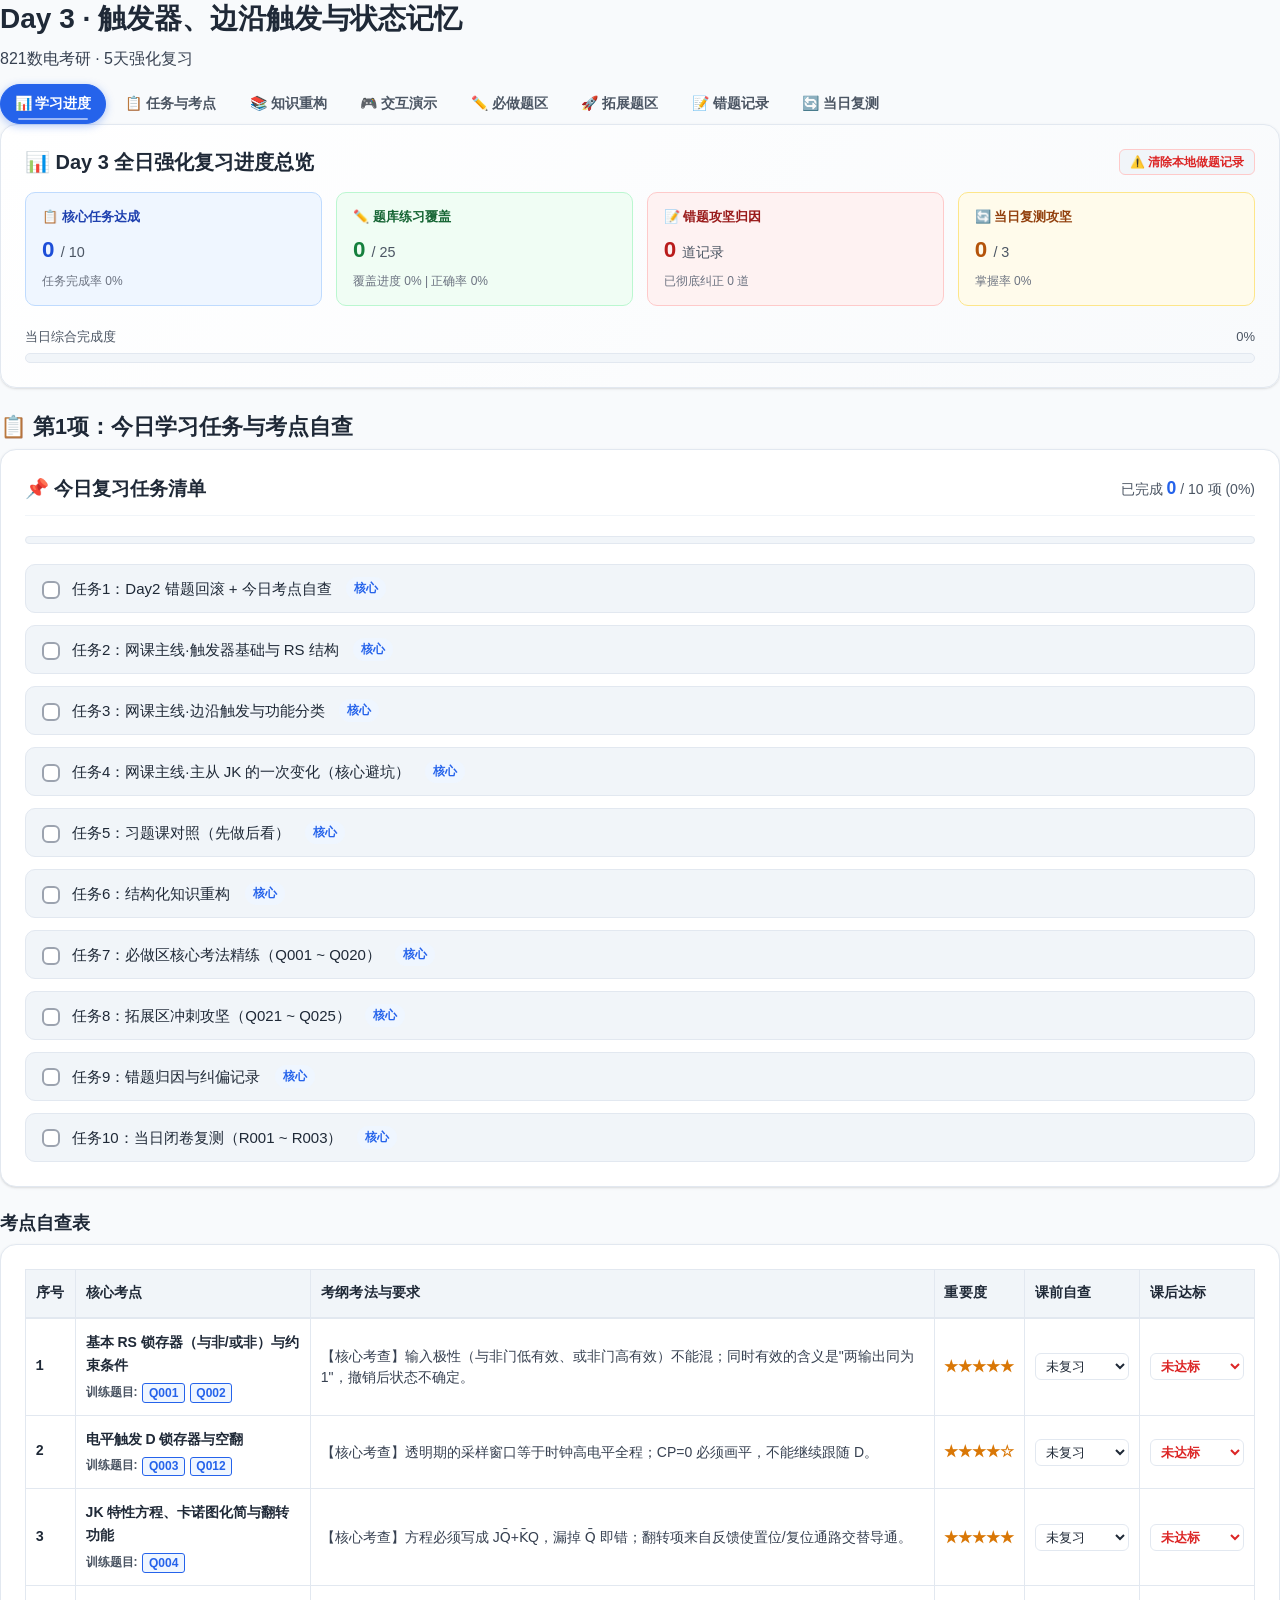
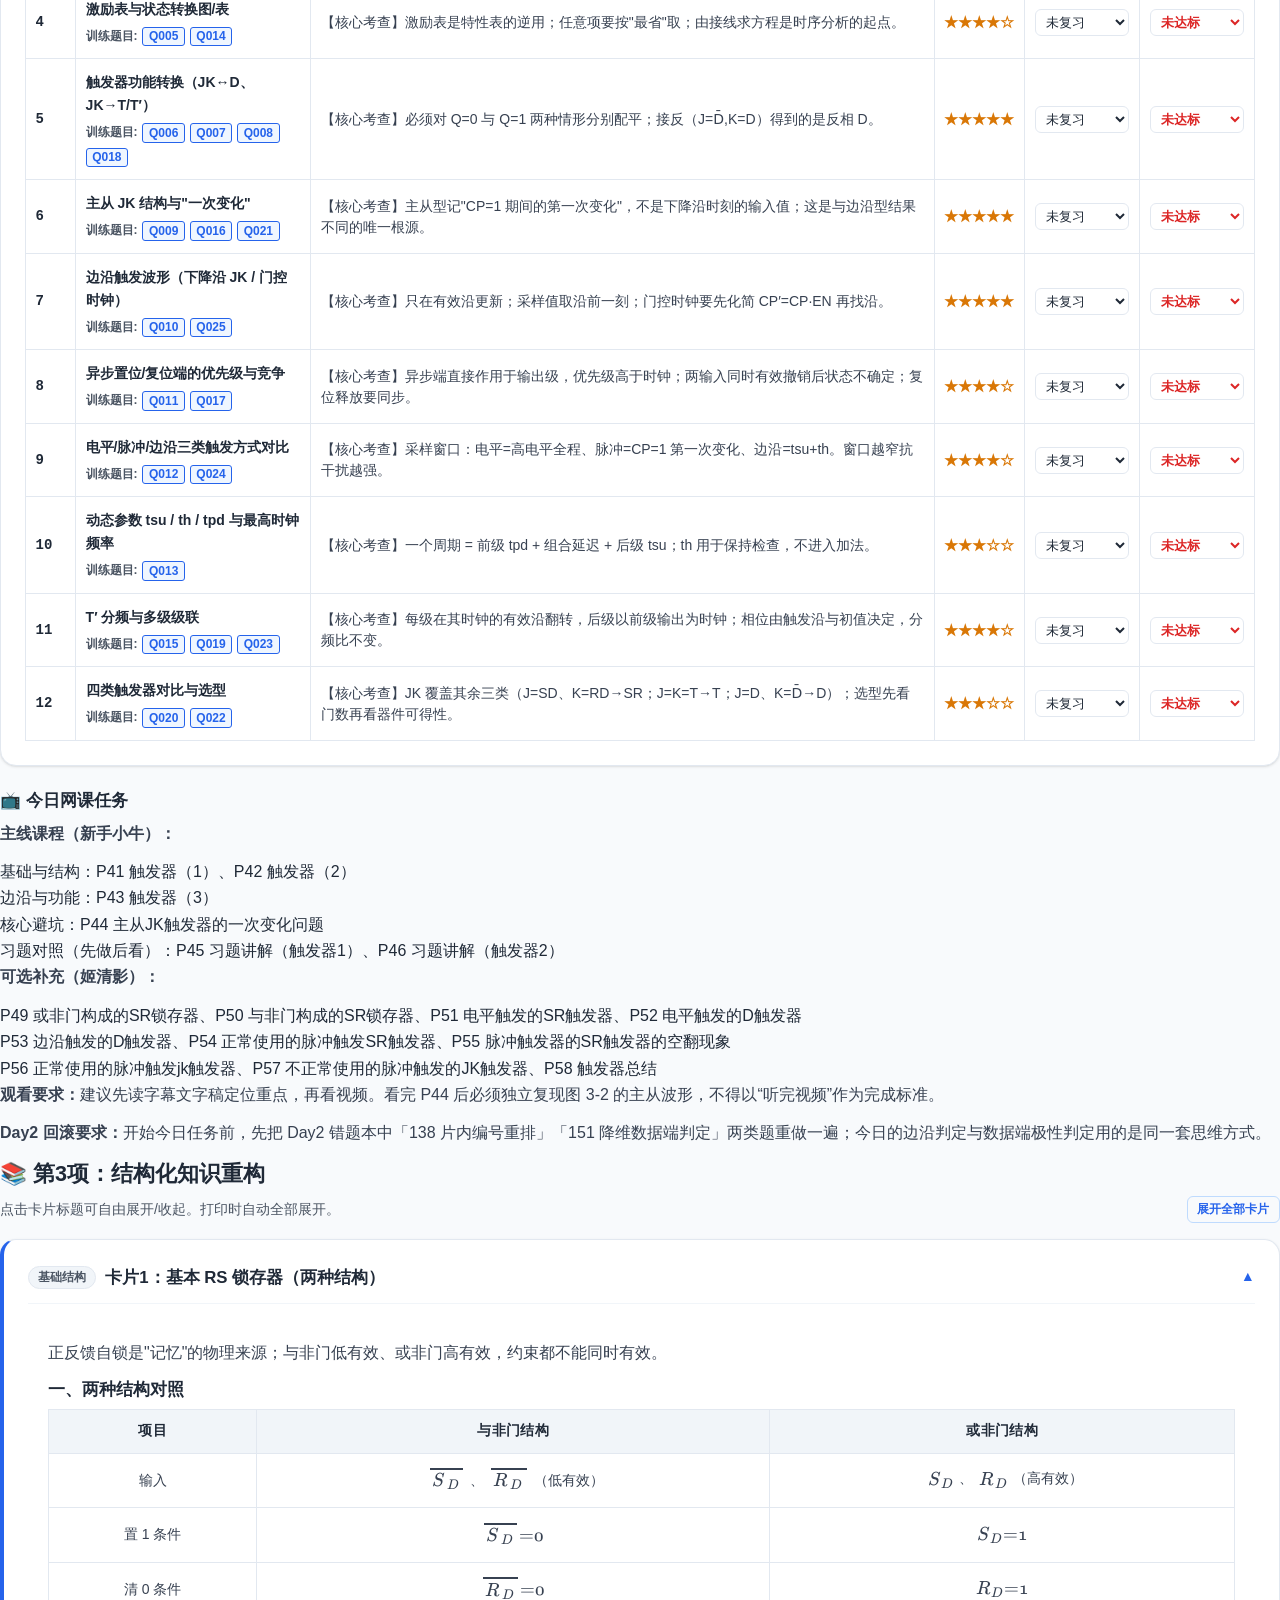
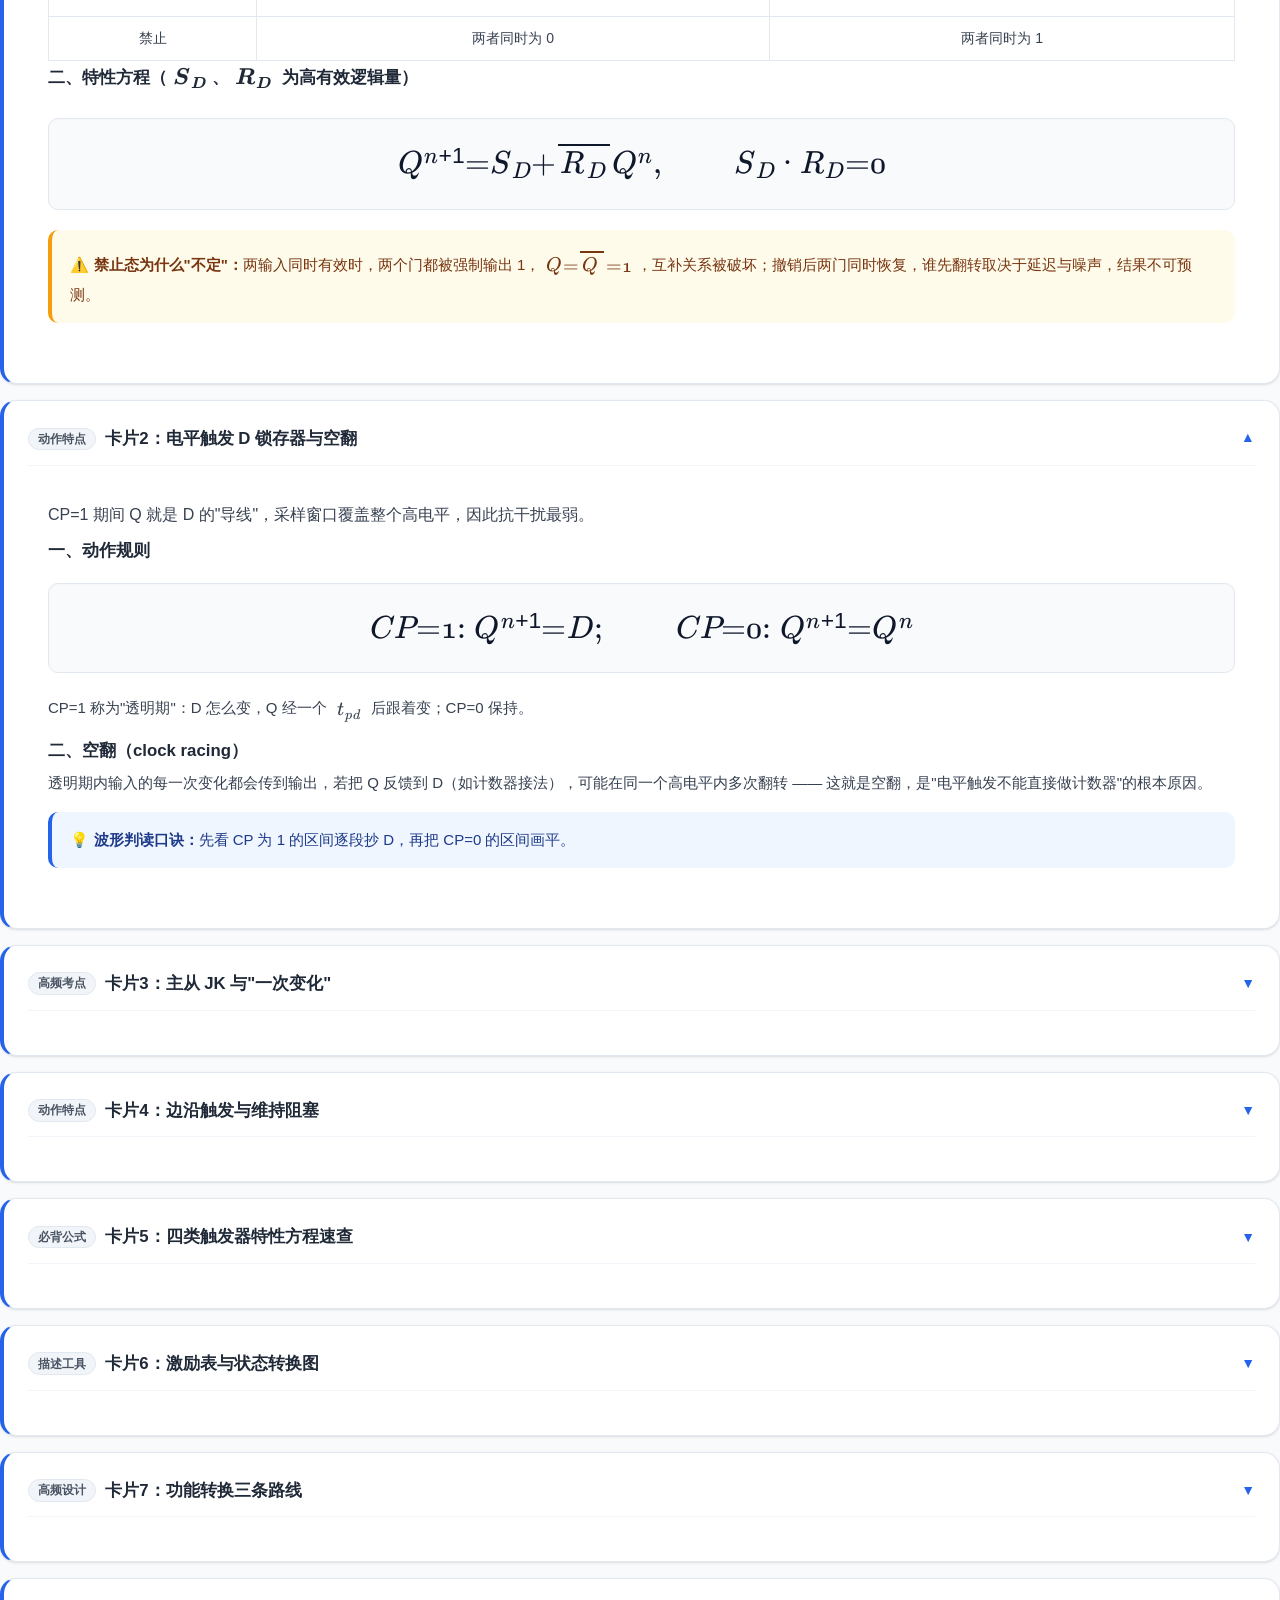
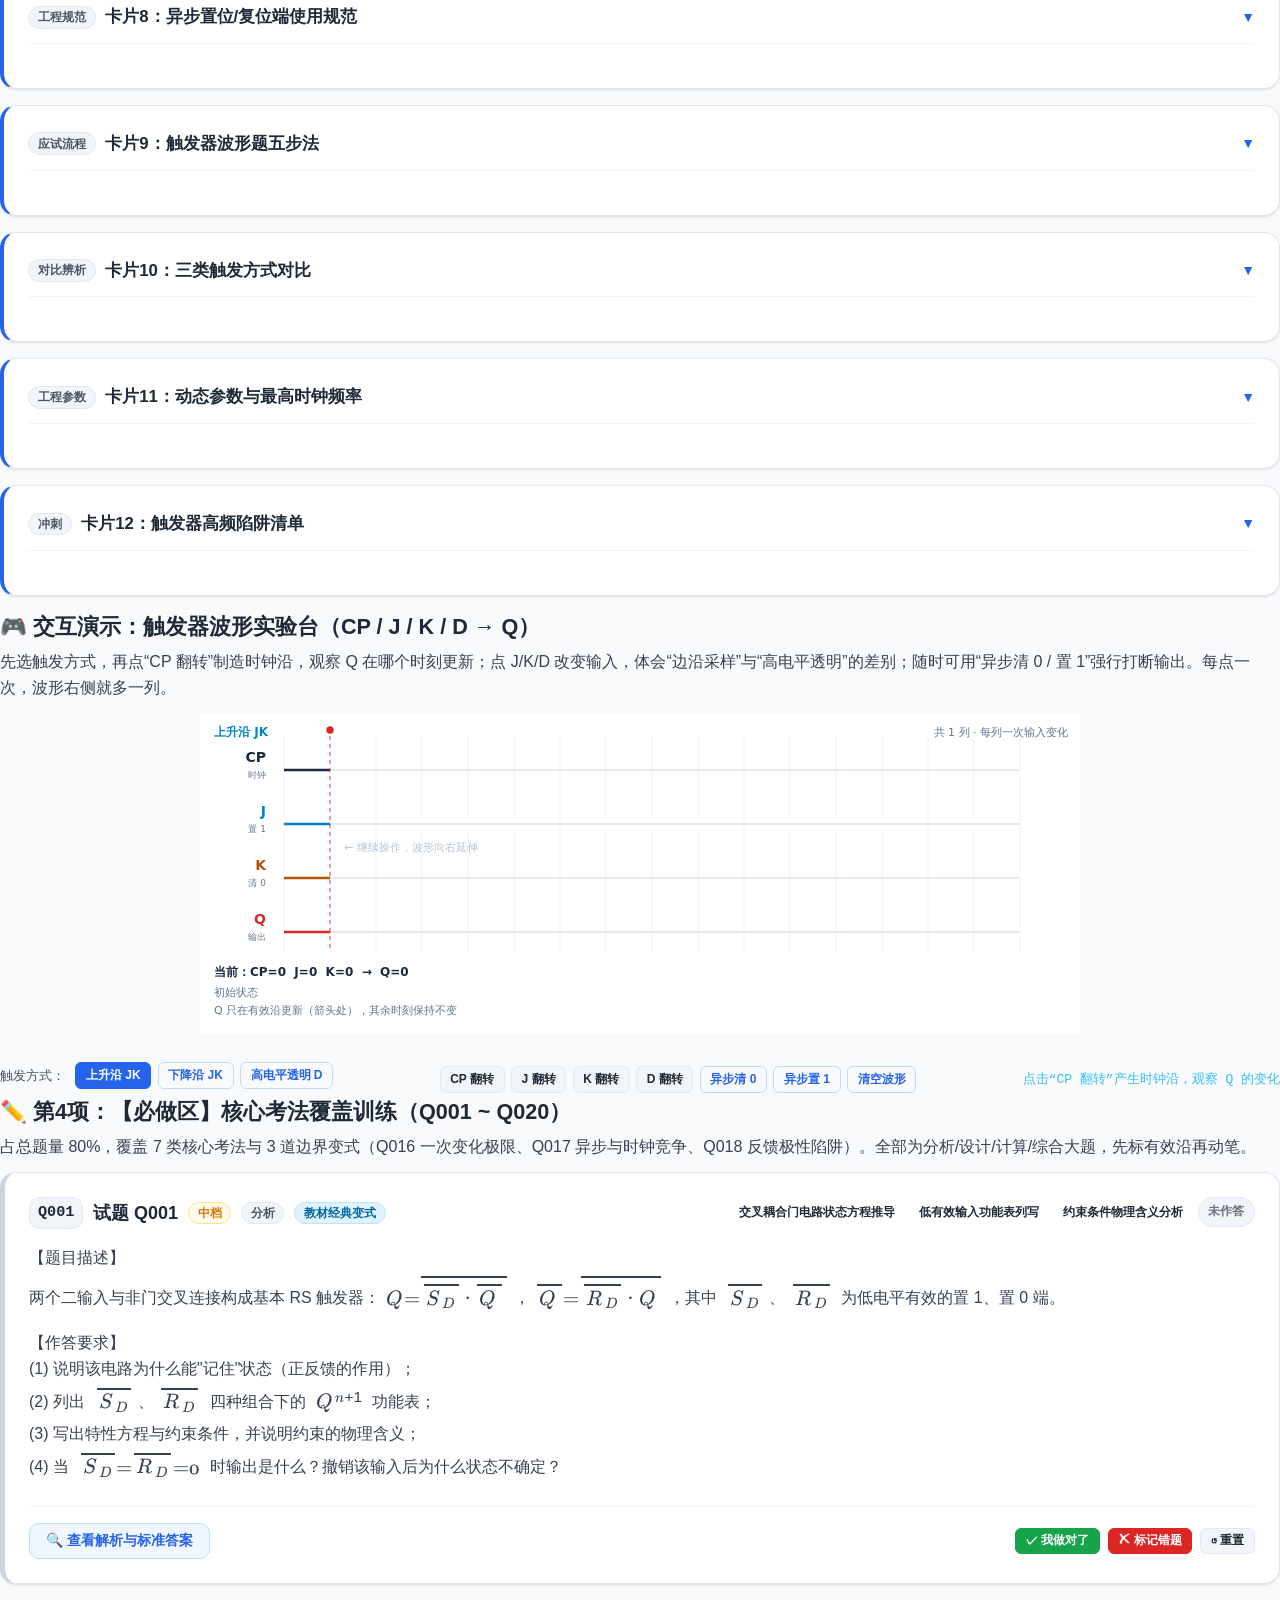
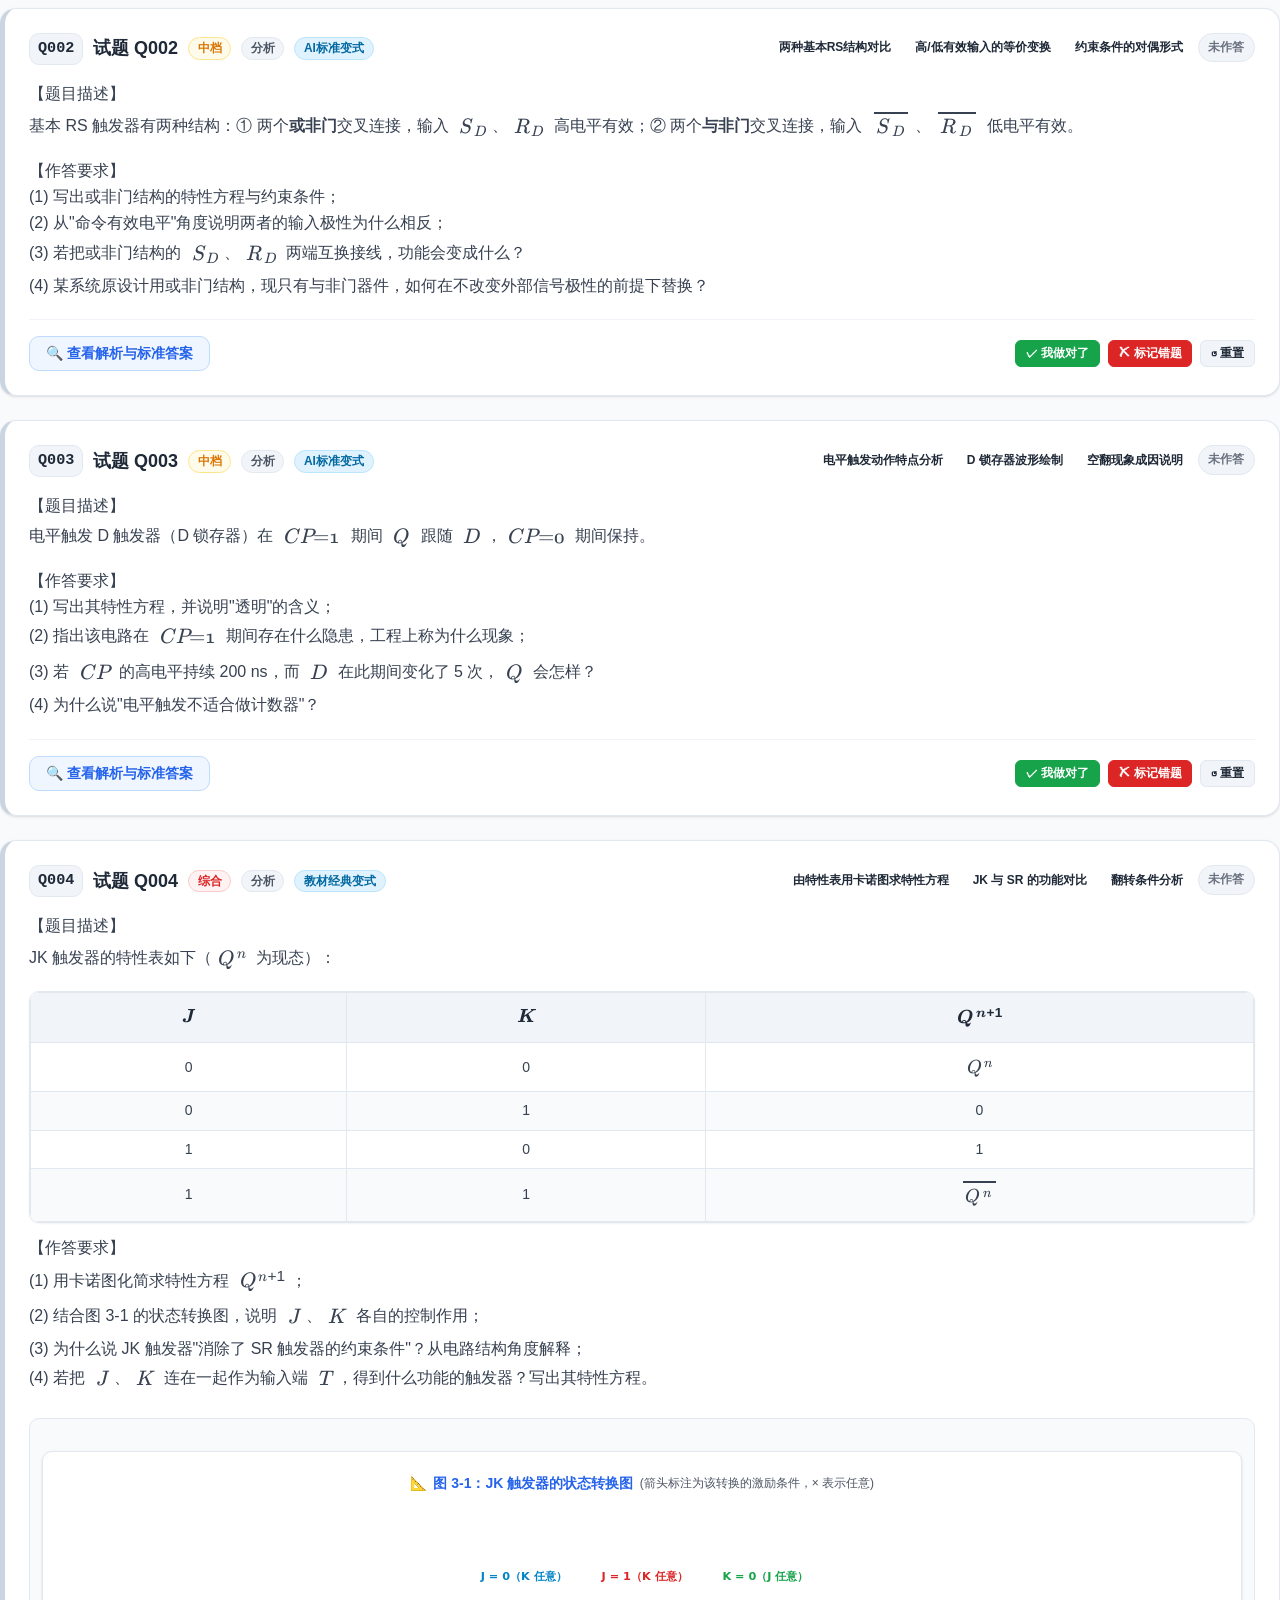
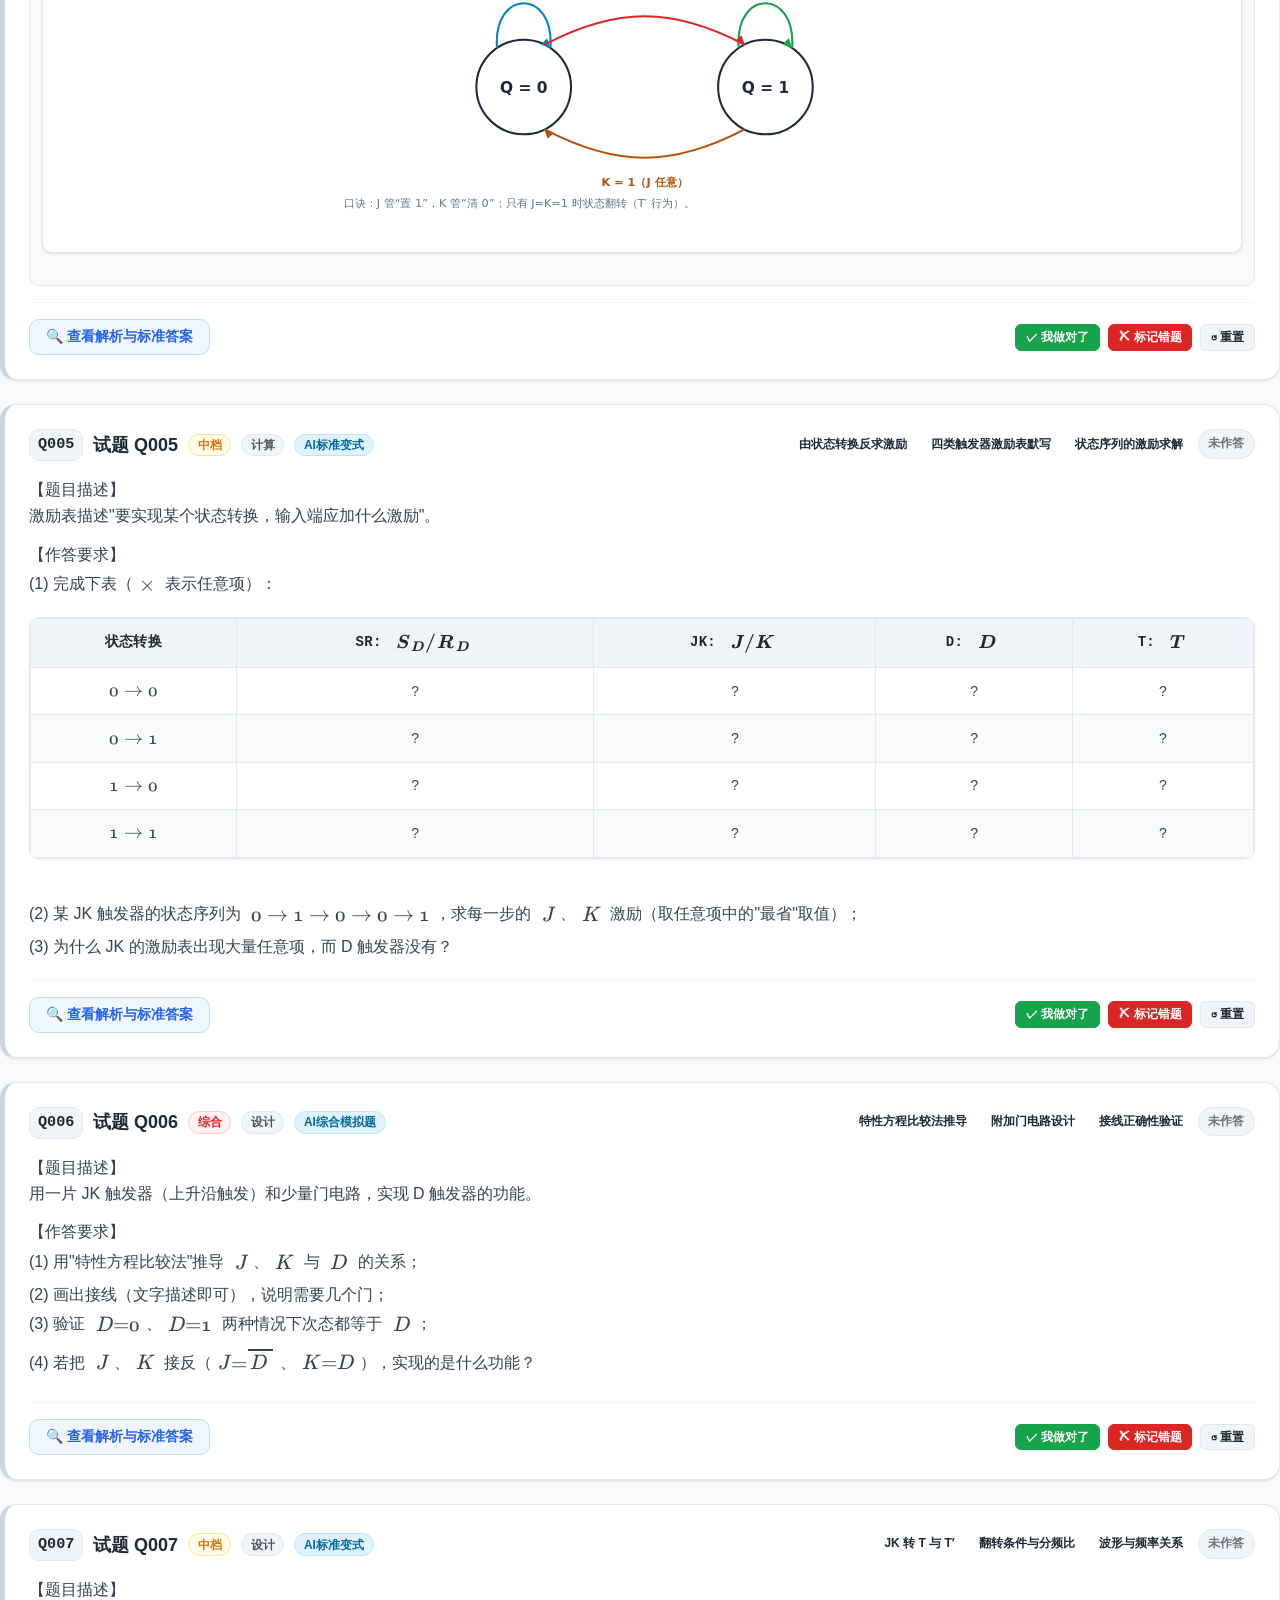
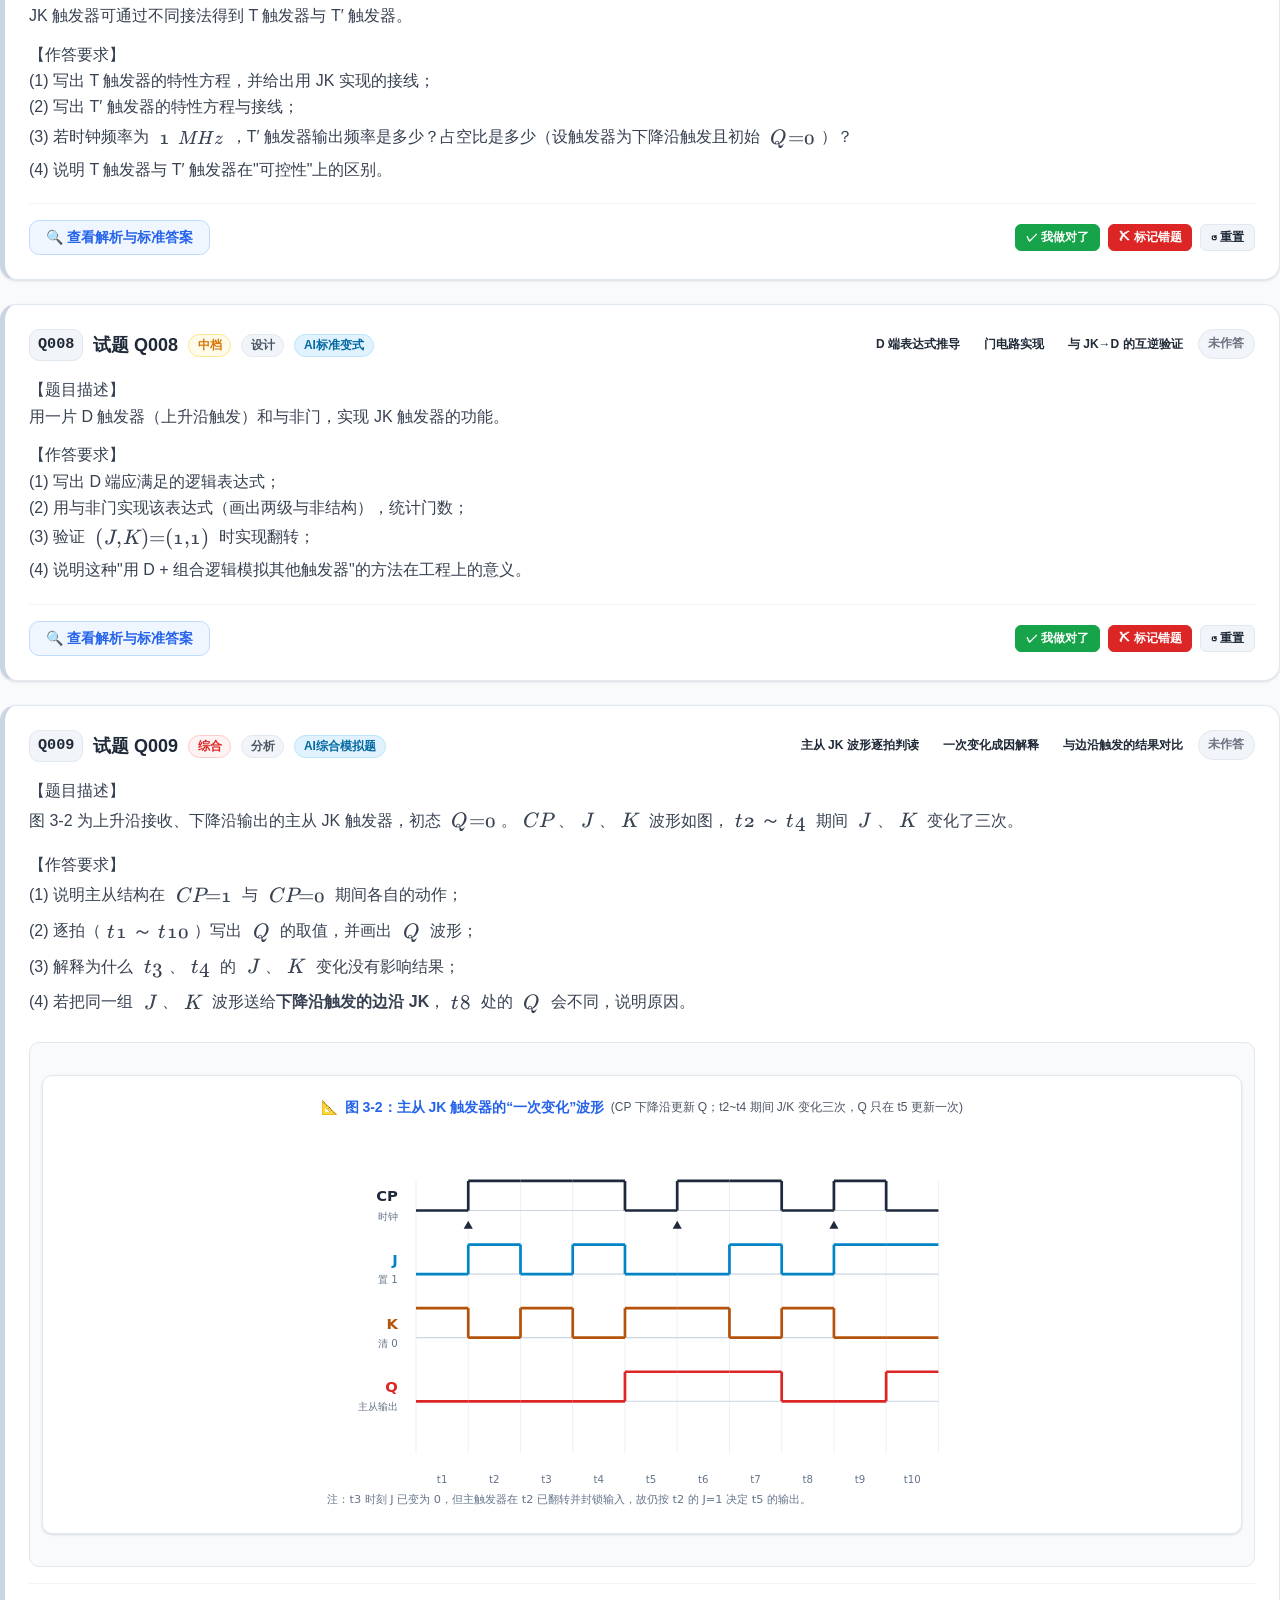
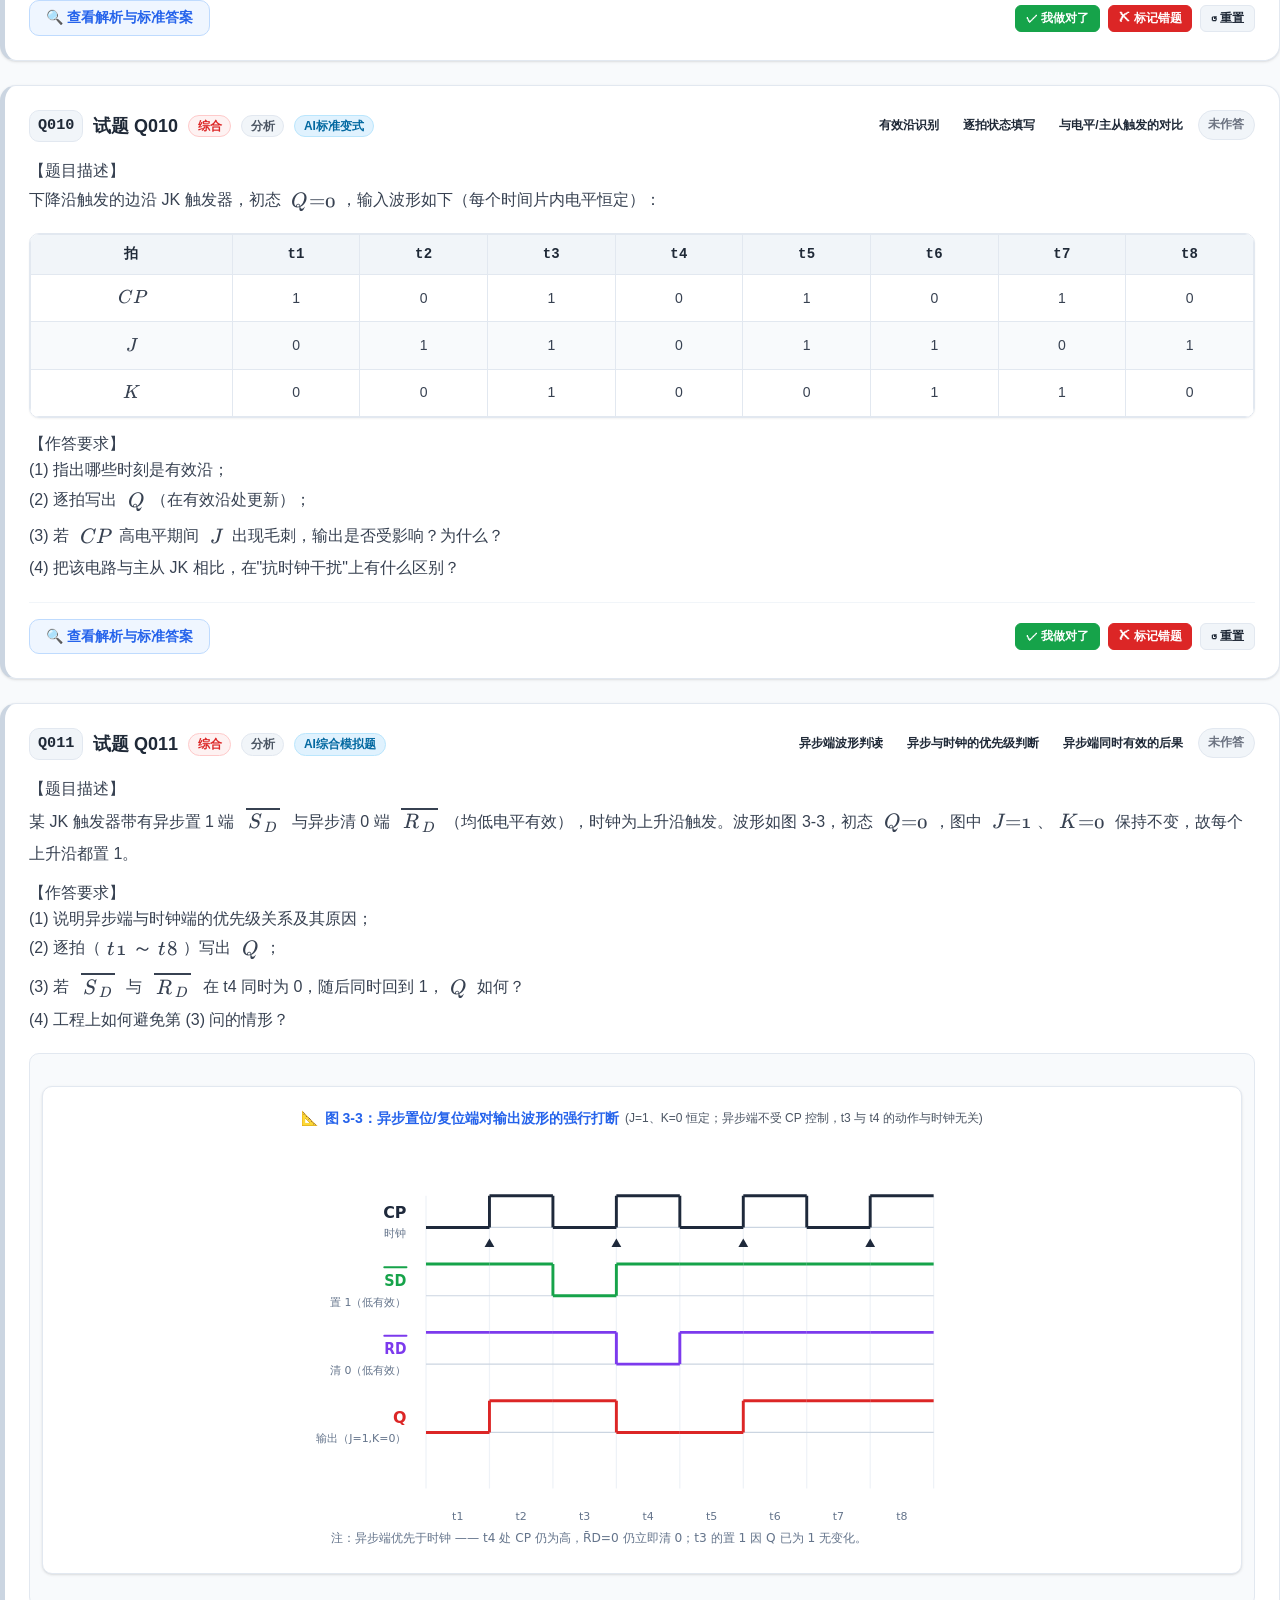
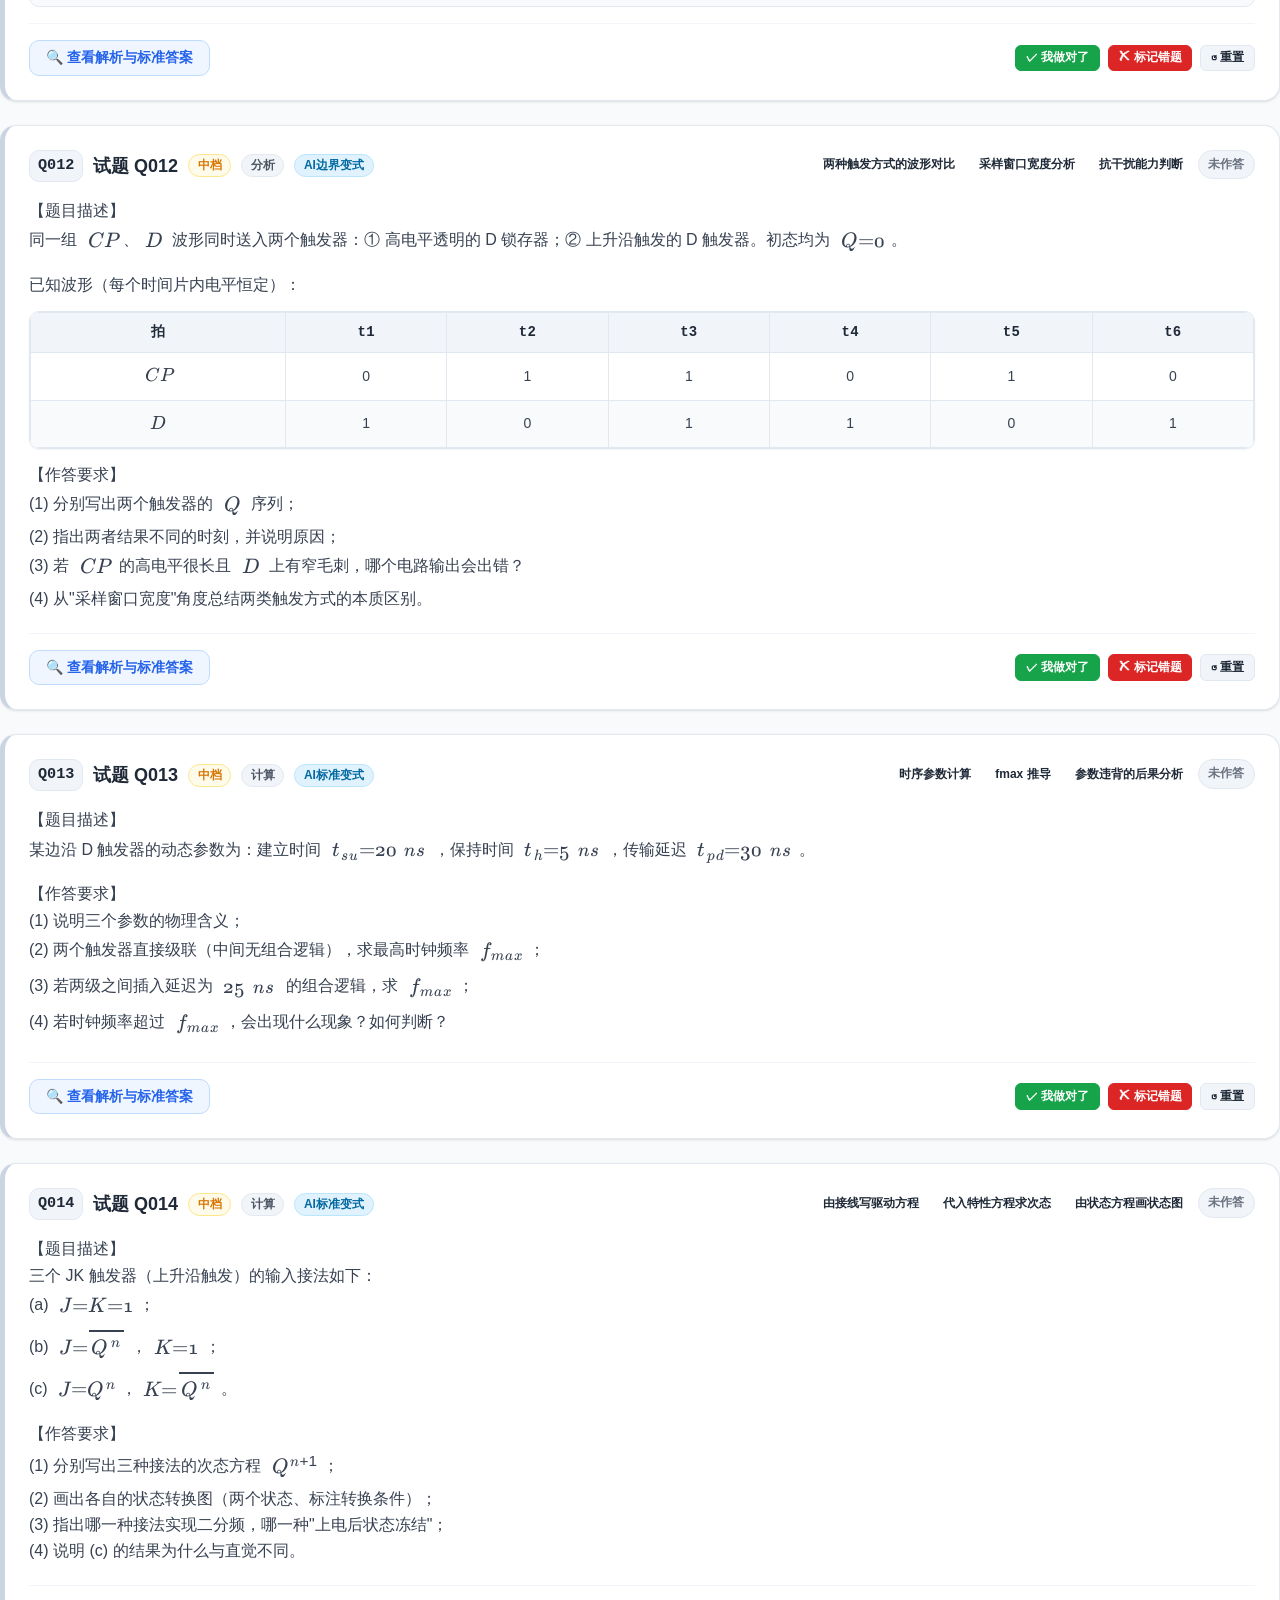
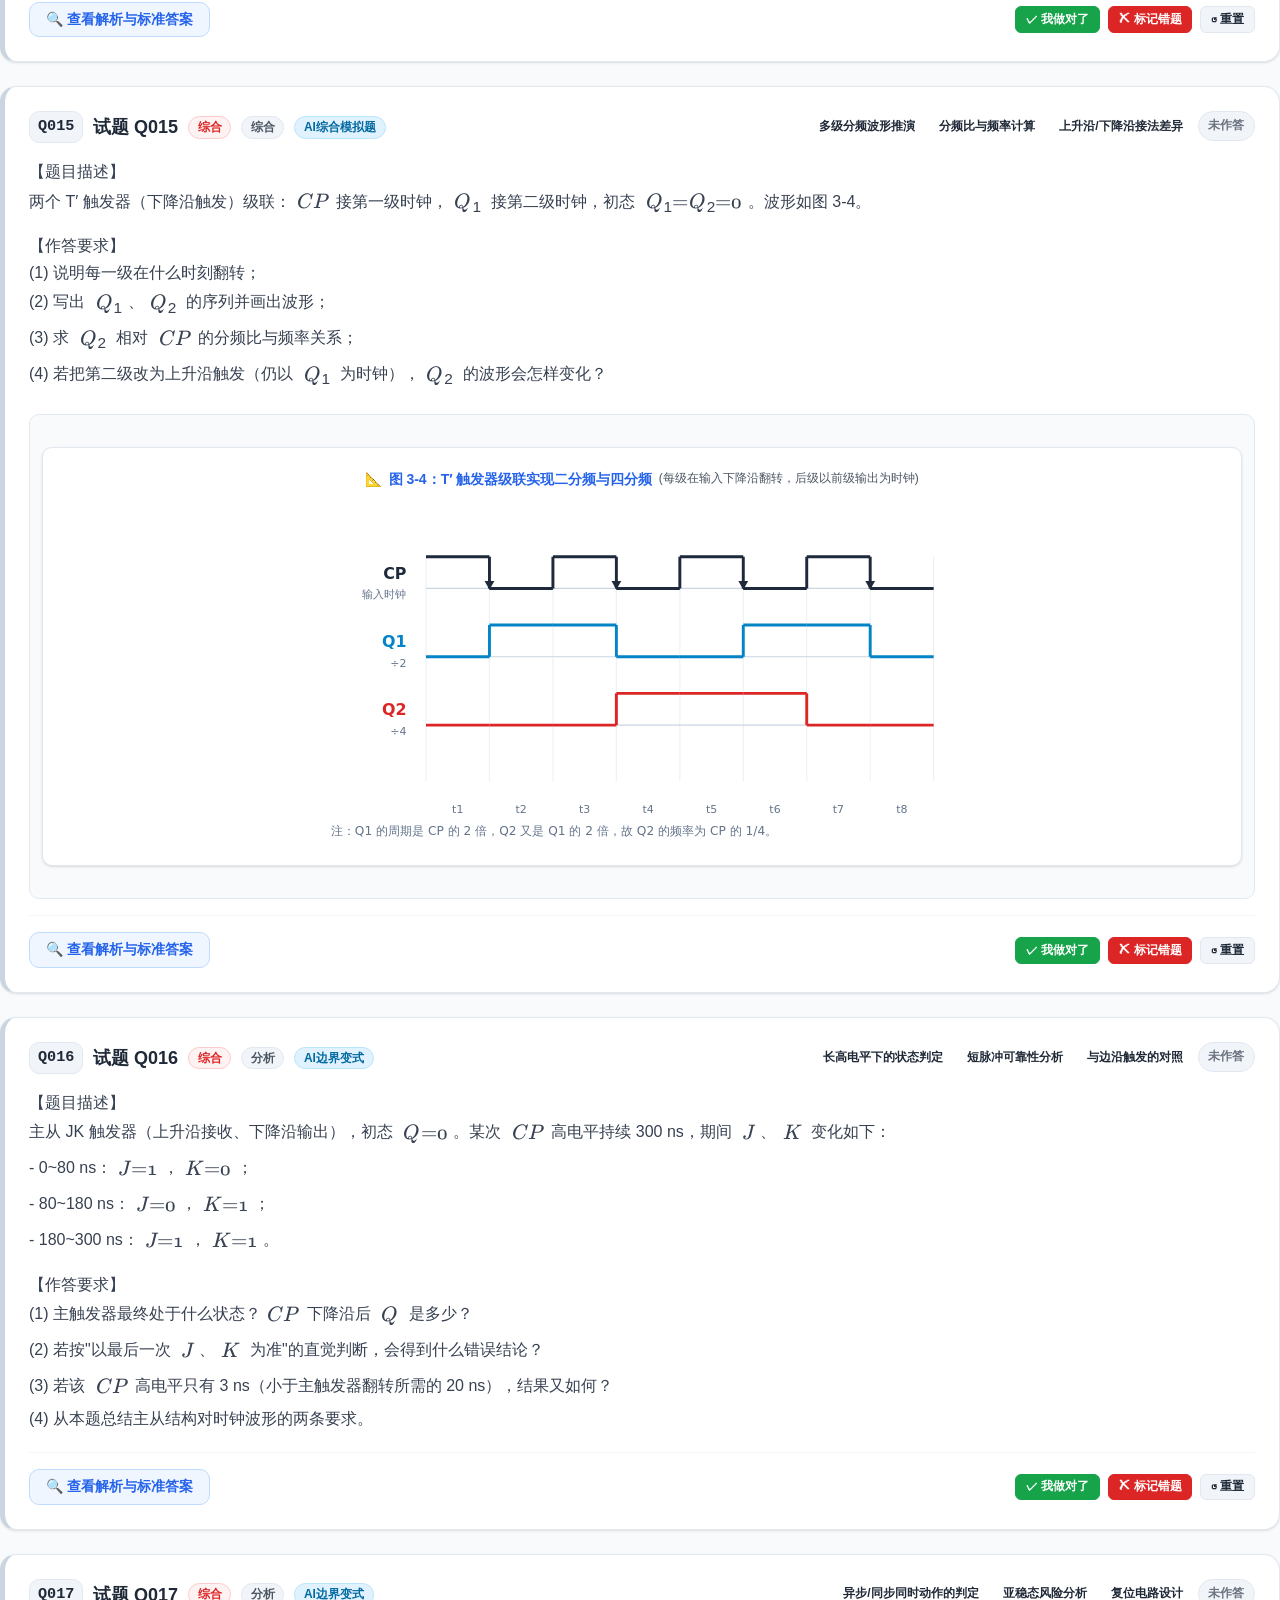
==== day3/index.html @ fd160533 "feat: 821 数电 5 天强化复习网页（Day1-3 + 芯片实验台）" ====
<!DOCTYPE html>
<html lang="zh-CN">
<head>
  <meta charset="UTF-8">
  <meta name="viewport" content="width=device-width, initial-scale=1.0">
  <title>Day 3 · 触发器、边沿触发与状态记忆 | 821数电考研 · 5天强化复习</title>
  <link rel="stylesheet" href="./style.css">
  <link rel="stylesheet" href="./katex.css">
</head>
<body>
  <noscript>
    <div class="noscript-banner">
      <p>⚠️ <strong>JavaScript 已禁用</strong>：本复习系统需要 JavaScript 支持以提供题目渲染、交互演示和学习进度存储功能。请在浏览器设置中启用 JavaScript 后刷新页面使用。</p>
    </div>
  </noscript>

  <header>
    <div class="header-inner">
      <h1>Day 3 · 触发器、边沿触发与状态记忆</h1>
      <p class="subtitle">821数电考研 · 5天强化复习</p>
    </div>
  </header>

  <nav id="main-nav" aria-label="页面主要导航">
    <div class="nav-container">
      <a href="#sec-progress" class="nav-item">📊 学习进度</a>
      <a href="#sec-tasks" class="nav-item">📋 任务与考点</a>
      <a href="#sec-knowledge" class="nav-item">📚 知识重构</a>
      <a href="#sec-canvas" class="nav-item">🎮 交互演示</a>
      <a href="#sec-required" class="nav-item">✏️ 必做题区</a>
      <a href="#sec-extension" class="nav-item">🚀 拓展题区</a>
      <a href="#sec-errors" class="nav-item">📝 错题记录</a>
      <a href="#sec-review" class="nav-item">🔄 当日复测</a>
    </div>
  </nav>

  <div id="storage-warning" style="display: none;">
    <div class="storage-warning-box">
      <span class="warning-icon">⚠️</span>
      <div class="warning-text">
        <strong>本地存储提示：</strong>检测到当前浏览器环境下无法访问 localStorage（可能处于无痕模式或本地文件访问受限）。做题进度与错题笔记在刷新后将无法持久化保存。
      </div>
    </div>
  </div>

  <main>
    <section id="sec-progress">
      <div id="progress-container"></div>
    </section>

    <section id="sec-tasks">
      <h2>📋 第1项：今日学习任务与考点自查</h2>
      <div id="tasks-container"></div>
      <h3>考点自查表</h3>
      <div id="checklist-container"></div>
      <div class="info-box">
        <h4>📺 今日网课任务</h4>
        <p><strong>主线课程（新手小牛）：</strong></p>
        <ul>
          <li>基础与结构：P41 触发器（1）、P42 触发器（2）</li>
          <li>边沿与功能：P43 触发器（3）</li>
          <li>核心避坑：P44 主从JK触发器的一次变化问题</li>
          <li>习题对照（先做后看）：P45 习题讲解（触发器1）、P46 习题讲解（触发器2）</li>
        </ul>
        <p><strong>可选补充（姬清影）：</strong></p>
        <ul>
          <li>P49 或非门构成的SR锁存器、P50 与非门构成的SR锁存器、P51 电平触发的SR触发器、P52 电平触发的D触发器</li>
          <li>P53 边沿触发的D触发器、P54 正常使用的脉冲触发SR触发器、P55 脉冲触发器的SR触发器的空翻现象</li>
          <li>P56 正常使用的脉冲触发jk触发器、P57 不正常使用的脉冲触发的JK触发器、P58 触发器总结</li>
        </ul>
        <p><strong>观看要求：</strong>建议先读字幕文字稿定位重点，再看视频。看完 P44 后必须独立复现图 3-2 的主从波形，不得以“听完视频”作为完成标准。</p>
        <p><strong>Day2 回滚要求：</strong>开始今日任务前，先把 Day2 错题本中「138 片内编号重排」「151 降维数据端判定」两类题重做一遍；今日的边沿判定与数据端极性判定用的是同一套思维方式。</p>
      </div>
    </section>

    <section id="sec-knowledge">
      <h2>📚 第3项：结构化知识重构</h2>
      <div id="knowledge-container"></div>
    </section>

    <section id="sec-canvas">
      <h2>🎮 交互演示：触发器波形实验台（CP / J / K / D → Q）</h2>
      <p class="section-desc">先选触发方式，再点“CP 翻转”制造时钟沿，观察 Q 在哪个时刻更新；点 J/K/D 改变输入，体会“边沿采样”与“高电平透明”的差别；随时可用“异步清 0 / 置 1”强行打断输出。每点一次，波形右侧就多一列。</p>
      <div id="canvas-container">
        <canvas id="logic-canvas" width="880" height="320"></canvas>
      </div>
      <div id="canvas-fallback" style="display:none">
        <p>Canvas 不可用，请参考上方知识卡片中的特性方程与波形五步法自行推演。</p>
      </div>
    </section>

    <section id="sec-required">
      <h2>✏️ 第4项：【必做区】核心考法覆盖训练（Q001 ~ Q020）</h2>
      <p class="section-desc">占总题量 80%，覆盖 7 类核心考法与 3 道边界变式（Q016 一次变化极限、Q017 异步与时钟竞争、Q018 反馈极性陷阱）。全部为分析/设计/计算/综合大题，先标有效沿再动笔。</p>
      <div id="required-container"></div>
    </section>

    <section id="sec-extension">
      <h2>🚀 第5项：【拓展区】冲刺训练（Q021 ~ Q025）</h2>
      <p class="section-desc">占总题量 20%，用于高难综合与防偏门：一次变化的严格证明、D+门实现 JK 的门数优化、三级分频与异步清零、维持阻塞机理、门控时钟综合波形。时间紧张可先记录思路，Day5 集中处理。</p>
      <div id="extension-container"></div>
    </section>

    <section id="sec-errors">
      <h2>📝 第6项：错题记录与强制纠错</h2>
      <p class="section-desc">所有错题自动汇总于此。触发器类题目请优先归入 E05（引脚与功能分析）、E07（状态转移或时序关系）、E09（边界条件遗漏）三类错因。</p>
      <div id="wrong-notes-container"></div>
    </section>

    <section id="sec-review">
      <h2>🔄 第7项：当日复测（R001 ~ R003）</h2>
      <p class="section-desc">检验四类特性方程与激励表、主从 JK 波形、功能转换三条主线的掌握程度。完成后自评掌握程度。</p>
      <div id="review-container"></div>
      <div id="review-summary"></div>
    </section>
  </main>

  <footer>
    <p>Day 3 · 触发器、边沿触发与状态记忆 | 821数电考研 · 5天强化突破</p>
    <p>题库覆盖 SR / D / JK / T 四类触发器的特性方程、激励表、功能转换、主从与边沿波形、异步端与动态参数，全部题目标注来源类型，不含任何伪造真题。</p>
    <p>下一天继承：未掌握的“主从一次变化判读”“边沿采样值取法”“功能转换配平”将带入 Day 4 同步时序分析与计数器设计前回滚。</p>
  </footer>

  <script src="./data.js"></script>
  <script src="./main.js" defer></script>
</body>
</html>
---- day3/style.css ----
/* ==========================================================================
   Day1 · 组合逻辑电路分析与MSI器件 - 冲刺复习专用样式表 (style.css)
   特点：纯离线运行 (file:// 协议兼容)、无外部CDN依赖、A4打印优化、响应式排版
   ========================================================================== */

/* ==========================================================================
   一、设计变量与全局配置 (CSS Variables & Reset)
   ========================================================================== */
:root {
  /* 核心主色调 (符合考研数电标准蓝调设计) */
  --primary: #2563eb;
  --primary-hover: #1d4ed8;
  --primary-active: #1e40af;
  --primary-light: #eff6ff;
  --primary-border: #bfdbfe;

  /* 状态反馈色彩 */
  --success: #16a34a;
  --success-hover: #15803d;
  --success-light: #f0fdf4;
  --success-border: #bbf7d0;

  --danger: #dc2626;
  --danger-hover: #b91c1c;
  --danger-light: #fef2f2;
  --danger-border: #fecaca;

  --warning: #f59e0b;
  --warning-hover: #d97706;
  --warning-light: #fffbeb;
  --warning-border: #fde68a;

  --info: #0284c7;
  --info-light: #f0f9ff;
  --info-border: #bae6fd;

  --purple: #7c3aed;
  --purple-light: #f5f3ff;
  --purple-border: #ddd6fe;

  /* 中性灰色系 */
  --text-main: #1f2937;
  --text-regular: #374151;
  --text-muted: #4b5563;
  --text-light: #6b7280;
  --text-subtle: #9ca3af;

  --bg-page: #f8fafc;
  --bg-card: #ffffff;
  --bg-subtle: #f1f5f9;
  --bg-dark: #0f172a;
  --bg-dark-surface: #1e293b;

  --border-light: #f1f5f9;
  --border-color: #e2e8f0;
  --border-dark: #cbd5e1;

  /* 阴影效果 */
  --shadow-xs: 0 1px 2px 0 rgba(0, 0, 0, 0.05);
  --shadow-sm: 0 1px 3px 0 rgba(0, 0, 0, 0.1), 0 1px 2px -1px rgba(0, 0, 0, 0.1);
  --shadow-md: 0 4px 6px -1px rgba(0, 0, 0, 0.1), 0 2px 4px -2px rgba(0, 0, 0, 0.1);
  --shadow-lg: 0 10px 15px -3px rgba(0, 0, 0, 0.1), 0 4px 6px -4px rgba(0, 0, 0, 0.1);

  /* 基础尺寸与圆角 */
  --radius-sm: 6px;
  --radius-md: 10px;
  --radius-lg: 16px;
  --radius-full: 9999px;

  /* 页面容器最大宽度 */
  --container-max-width: 900px;

  /* 离线安全字体栈 (无任何外部网络字体加载) */
  --font-sans: -apple-system, BlinkMacSystemFont, "Segoe UI", Roboto, "PingFang SC", "Microsoft YaHei", "Hiragino Sans GB", "WenQuanYi Micro Hei", sans-serif;
  --font-mono: "JetBrains Mono", Consolas, Monaco, "Courier New", Courier, monospace;
}

/* 全局重置 */
*,
*::before,
*::after {
  box-sizing: border-box;
  margin: 0;
  padding: 0;
}

html {
  font-size: 16px;
  scroll-behavior: smooth;
  -webkit-font-smoothing: antialiased;
  -moz-osx-font-smoothing: grayscale;
}

body {
  font-family: var(--font-sans);
  background-color: var(--bg-page);
  color: var(--text-main);
  line-height: 1.65;
  font-size: 1rem;
  padding: 0 0 4rem;
  min-height: 100vh;
}

/* ==========================================================================
   二、排版基础与通用容器 (Typography & Containers)
   ========================================================================== */
.main-container,
.container,
.wrap {
  width: 100%;
  max-width: var(--container-max-width);
  margin-left: auto;
  margin-right: auto;
  padding-left: 1.25rem;
  padding-right: 1.25rem;
}

h1, h2, h3, h4, h5, h6 {
  color: var(--text-main);
  font-weight: 700;
  line-height: 1.35;
  margin-bottom: 0.5rem;
}

h1 { font-size: 1.75rem; }
h2 { font-size: 1.35rem; }
h3 { font-size: 1.15rem; }
h4 { font-size: 1.05rem; }

p {
  margin-bottom: 0.75rem;
  color: var(--text-regular);
}

a {
  color: var(--primary);
  text-decoration: none;
  transition: color 0.15s ease-in-out;
}

a:hover {
  color: var(--primary-hover);
  text-decoration: underline;
}

code, kbd, samp {
  font-family: var(--font-mono);
  font-size: 0.9em;
  padding: 0.15em 0.4em;
  background-color: var(--bg-subtle);
  border: 1px solid var(--border-color);
  border-radius: var(--radius-sm);
  color: #c026d3;
}

pre {
  font-family: var(--font-mono);
  font-size: 0.875rem;
  background-color: #1e293b;
  color: #f8fafc;
  padding: 1rem;
  border-radius: var(--radius-md);
  overflow-x: auto;
  margin-bottom: 1rem;
}

pre code {
  background: transparent;
  border: none;
  padding: 0;
  color: inherit;
  font-size: inherit;
}

hr {
  border: none;
  border-top: 1px solid var(--border-color);
  margin: 1.5rem 0;
}

/* ==========================================================================
   三、顶部暗色导航与页头 (Dark Header & Navigation)
   ========================================================================== */
.site-header,
.dark-header {
  background: linear-gradient(135deg, #090d16 0%, #0f172a 60%, #1e293b 100%);
  color: #ffffff;
  padding: 2.25rem 1.25rem 1.75rem;
  margin-bottom: 1.5rem;
  border-bottom: 1px solid rgba(255, 255, 255, 0.1);
  box-shadow: 0 4px 20px rgba(0, 0, 0, 0.25);
}

.site-header .header-inner,
.dark-header .header-inner {
  max-width: var(--container-max-width);
  margin: 0 auto;
}

.header-top-row {
  display: flex;
  align-items: center;
  justify-content: space-between;
  flex-wrap: wrap;
  gap: 0.75rem;
  margin-bottom: 0.75rem;
}

.header-badge {
  display: inline-flex;
  align-items: center;
  gap: 0.4rem;
  padding: 0.25rem 0.75rem;
  background: rgba(37, 99, 235, 0.25);
  border: 1px solid rgba(96, 165, 250, 0.4);
  color: #93c5fd;
  border-radius: var(--radius-full);
  font-size: 0.8125rem;
  font-weight: 600;
  letter-spacing: 0.05em;
  text-transform: uppercase;
}

.header-meta {
  font-size: 0.8125rem;
  color: #94a3b8;
  display: flex;
  gap: 1rem;
  align-items: center;
}

.header-title {
  color: #ffffff;
  font-size: 1.85rem;
  font-weight: 800;
  letter-spacing: -0.02em;
  margin-bottom: 0.5rem;
  display: flex;
  align-items: center;
  gap: 0.6rem;
  flex-wrap: wrap;
}

.header-subtitle {
  color: #cbd5e1;
  font-size: 0.95rem;
  font-weight: 400;
  line-height: 1.5;
  margin-bottom: 1rem;
}

.header-stats-bar {
  display: grid;
  grid-template-columns: repeat(auto-fit, minmax(130px, 1fr));
  gap: 0.75rem;
  margin-top: 1.25rem;
  padding-top: 1rem;
  border-top: 1px solid rgba(255, 255, 255, 0.12);
}

.header-stat-item {
  background: rgba(255, 255, 255, 0.05);
  border: 1px solid rgba(255, 255, 255, 0.08);
  border-radius: var(--radius-md);
  padding: 0.6rem 0.8rem;
  text-align: center;
}

.header-stat-item .stat-num {
  font-size: 1.25rem;
  font-weight: 700;
  color: #60a5fa;
  font-family: var(--font-mono);
}

.header-stat-item .stat-label {
  font-size: 0.75rem;
  color: #94a3b8;
  margin-top: 0.15rem;
}

/* 分区导航 / 选项卡 (Section & Tab Navigation) */
.section-nav,
.tab-nav {
  position: sticky;
  top: 0;
  z-index: 40;
  background: rgba(255, 255, 255, 0.95);
  backdrop-filter: blur(8px);
  -webkit-backdrop-filter: blur(8px);
  border-bottom: 1px solid var(--border-color);
  margin-bottom: 1.5rem;
  padding: 0.5rem 0;
  box-shadow: var(--shadow-xs);
}

.nav-scroll-wrap {
  display: flex;
  align-items: center;
  gap: 0.5rem;
  overflow-x: auto;
  scrollbar-width: none; /* Firefox */
  -ms-overflow-style: none; /* IE/Edge */
  padding: 0.25rem 0;
}

.nav-scroll-wrap::-webkit-scrollbar {
  display: none; /* Chrome/Safari */
}

.nav-item,
.tab-btn {
  display: inline-flex;
  align-items: center;
  gap: 0.35rem;
  padding: 0.45rem 0.85rem;
  border-radius: var(--radius-full);
  font-size: 0.875rem;
  font-weight: 600;
  color: var(--text-muted);
  text-decoration: none;
  background-color: transparent;
  border: 1px solid transparent;
  cursor: pointer;
  white-space: nowrap;
  transition: all 0.2s cubic-bezier(0.4, 0, 0.2, 1);
}

.nav-item:hover,
.tab-btn:hover {
  color: var(--primary);
  background-color: var(--primary-light);
  text-decoration: none;
}

.nav-item.active,
.tab-btn.active {
  color: #ffffff;
  background-color: var(--primary);
  border-color: var(--primary);
  box-shadow: 0 2px 8px rgba(37, 99, 235, 0.35);
}

/* ==========================================================================
   四、任务打卡清单与学习进度条 (Checklist & Progress Bar)
   ========================================================================== */
.card,
.module-card {
  background-color: var(--bg-card);
  border: 1px solid var(--border-color);
  border-radius: var(--radius-lg);
  padding: 1.5rem;
  margin-bottom: 1.5rem;
  box-shadow: var(--shadow-sm);
  transition: box-shadow 0.2s ease, border-color 0.2s ease;
}

.card:hover,
.module-card:hover {
  border-color: var(--border-dark);
  box-shadow: var(--shadow-md);
}

.card-header {
  display: flex;
  align-items: center;
  justify-content: space-between;
  margin-bottom: 1.25rem;
  padding-bottom: 0.75rem;
  border-bottom: 1px solid var(--border-light);
  flex-wrap: wrap;
  gap: 0.5rem;
}

.card-title {
  font-size: 1.2rem;
  font-weight: 700;
  color: var(--text-main);
  display: flex;
  align-items: center;
  gap: 0.5rem;
}

.card-title-icon {
  font-size: 1.1em;
  color: var(--primary);
}

/* 进度条组件 */
.progress-container {
  margin: 1rem 0 1.25rem;
}

.progress-info {
  display: flex;
  justify-content: space-between;
  align-items: center;
  margin-bottom: 0.5rem;
  font-size: 0.875rem;
  font-weight: 600;
  color: var(--text-muted);
}

.progress-track,
.progress-bar-container {
  width: 100%;
  height: 10px;
  background-color: var(--bg-subtle);
  border-radius: var(--radius-full);
  overflow: hidden;
  border: 1px solid var(--border-color);
}

.progress-fill,
.progress-bar {
  height: 100%;
  width: 0%;
  background: linear-gradient(90deg, #2563eb 0%, #38bdf8 100%);
  border-radius: var(--radius-full);
  transition: width 0.4s cubic-bezier(0.4, 0, 0.2, 1);
}

/* 任务清单样式 */
.task-checklist,
.task-list {
  list-style: none;
  display: flex;
  flex-direction: column;
  gap: 0.75rem;
}

.task-item {
  display: flex;
  align-items: flex-start;
  gap: 0.75rem;
  padding: 0.75rem 1rem;
  border-radius: var(--radius-md);
  background-color: var(--bg-subtle);
  border: 1px solid var(--border-color);
  transition: background-color 0.2s, border-color 0.2s;
  user-select: none;
}

.task-item:hover {
  background-color: #f1f5f9;
  border-color: var(--border-dark);
}

.task-item.completed {
  background-color: var(--success-light);
  border-color: var(--success-border);
}

.task-item.completed .task-text {
  color: var(--text-light);
  text-decoration: line-through;
}

.task-checkbox {
  appearance: none;
  -webkit-appearance: none;
  width: 18px;
  height: 18px;
  border: 2px solid var(--text-subtle);
  border-radius: var(--radius-sm);
  margin-top: 0.2rem;
  cursor: pointer;
  flex-shrink: 0;
  display: grid;
  place-content: center;
  background-color: #ffffff;
  transition: all 0.2s ease;
}

.task-checkbox:checked {
  background-color: var(--success);
  border-color: var(--success);
}

.task-checkbox:checked::before {
  content: "";
  width: 9px;
  height: 5px;
  border-left: 2px solid #ffffff;
  border-bottom: 2px solid #ffffff;
  transform: rotate(-45deg) translate(1px, -1px);
}

.task-content {
  flex: 1;
}

.task-text {
  font-size: 0.9375rem;
  color: var(--text-main);
  line-height: 1.5;
  font-weight: 500;
}

.task-tag {
  font-size: 0.75rem;
  padding: 0.1rem 0.5rem;
  border-radius: var(--radius-full);
  background-color: var(--primary-light);
  color: var(--primary);
  font-weight: 600;
  margin-left: 0.4rem;
}

/* ==========================================================================
   五、知识卡片、公式块与真值表样式 (Knowledge Cards & Tables)
   ========================================================================== */
.knowledge-card,
.concept-card {
  border-left: 4px solid var(--primary);
  background-color: #ffffff;
}

.knowledge-section-title {
  display: flex;
  align-items: center;
  justify-content: space-between;
  margin-bottom: 1rem;
}

/* 提示与高亮警示框 */
.callout,
.alert-box {
  padding: 1rem 1.15rem;
  border-radius: var(--radius-md);
  margin: 1rem 0;
  font-size: 0.9375rem;
  line-height: 1.6;
  border-left: 4px solid;
}

.callout p:last-child {
  margin-bottom: 0;
}

.callout-info {
  background-color: var(--primary-light);
  border-color: var(--primary);
  color: #1e3a8a;
}

.callout-success {
  background-color: var(--success-light);
  border-color: var(--success);
  color: #14532d;
}

.callout-warning {
  background-color: var(--warning-light);
  border-color: var(--warning);
  color: #78350f;
}

.callout-danger {
  background-color: var(--danger-light);
  border-color: var(--danger);
  color: #7f1d1d;
}

/* 公式展示框 */
.formula-block,
.formula-box {
  background: #f8fafc;
  border: 1px dashed var(--primary-border);
  border-radius: var(--radius-md);
  padding: 1rem 1.25rem;
  margin: 0.85rem 0;
  font-family: var(--font-mono);
  font-size: 0.95rem;
  color: #0f172a;
  overflow-x: auto;
  box-shadow: inset 0 1px 2px rgba(0,0,0,0.03);
}

.formula-title {
  font-family: var(--font-sans);
  font-size: 0.8125rem;
  font-weight: 700;
  text-transform: uppercase;
  color: var(--primary);
  margin-bottom: 0.4rem;
}

/* 表格响应式与真值表美化 */
.table-responsive,
.table-wrapper {
  width: 100%;
  overflow-x: auto;
  margin: 1rem 0;
  border: 1px solid var(--border-color);
  border-radius: var(--radius-md);
  box-shadow: var(--shadow-xs);
}

.truth-table,
.state-table,
table {
  width: 100%;
  border-collapse: collapse;
  font-size: 0.875rem;
  text-align: center;
  background-color: #ffffff;
}

.truth-table th,
.truth-table td,
.state-table th,
.state-table td,
table th,
table td {
  padding: 0.6rem 0.8rem;
  border: 1px solid var(--border-color);
  vertical-align: middle;
}

.truth-table th,
.state-table th,
table th {
  background-color: #f1f5f9;
  color: var(--text-main);
  font-weight: 700;
  font-family: var(--font-mono);
  letter-spacing: 0.02em;
}

/* 输入与输出列区分 */
.truth-table th.th-input {
  background-color: #e0f2fe;
  color: #0369a1;
}

.truth-table th.th-output {
  background-color: #fef3c7;
  color: #92400e;
}

.truth-table tbody tr:nth-child(even) {
  background-color: #f8fafc;
}

.truth-table tbody tr:hover {
  background-color: #f0fdf4;
}

/* 真值 0 / 1 强化样式 */
.val-0 {
  color: #64748b;
  font-family: var(--font-mono);
  font-weight: 600;
}

.val-1 {
  color: var(--primary);
  font-family: var(--font-mono);
  font-weight: 700;
}

.val-x, .val-dontcare {
  color: var(--warning);
  font-family: var(--font-mono);
  font-weight: 700;
}

/* ==========================================================================
   六、交互仿真与 Canvas 容器 (Interactive Simulation & Canvas)
   ========================================================================== */
.canvas-container,
.simulation-box,
.canvas-wrapper {
  position: relative;
  width: 100%;
  max-width: 100%;
  background: #0f172a;
  border: 1px solid #1e293b;
  border-radius: var(--radius-md);
  padding: 1rem;
  margin: 1.25rem 0;
  overflow: hidden;
  box-shadow: 0 4px 12px rgba(0,0,0,0.15);
}

.canvas-container canvas,
.simulation-box canvas {
  display: block;
  width: 100%;
  max-width: 100%;
  height: auto;
  border-radius: var(--radius-sm);
  background-color: #090d16;
  margin: 0 auto;
}

.canvas-controls,
.simulation-controls {
  display: flex;
  flex-wrap: wrap;
  gap: 0.6rem;
  align-items: center;
  justify-content: space-between;
  margin-top: 0.85rem;
  padding-top: 0.85rem;
  border-top: 1px solid rgba(255, 255, 255, 0.1);
  color: #cbd5e1;
  font-size: 0.875rem;
}

.sim-btn-group {
  display: flex;
  gap: 0.5rem;
  flex-wrap: wrap;
}

.sim-status-text {
  font-family: var(--font-mono);
  font-size: 0.8125rem;
  color: #38bdf8;
}

/* ==========================================================================
   七、题目分区：必做区 vs 拓展区 (Question Sections & Cards)
   ========================================================================== */
/* 区域头部徽标与样式 */
.section-header-banner {
  display: flex;
  align-items: center;
  justify-content: space-between;
  padding: 1rem 1.25rem;
  border-radius: var(--radius-lg);
  margin-bottom: 1.5rem;
  border: 1px solid transparent;
}

/* 必做区样式：稳重大气的深蓝/主色调 */
.section-must-do,
.section-required {
  border-top: 4px solid var(--primary);
}

.banner-must-do {
  background: linear-gradient(135deg, #eff6ff 0%, #dbeafe 100%);
  border-color: #bfdbfe;
  color: #1e40af;
}

.banner-must-do .section-badge {
  background-color: var(--primary);
  color: #ffffff;
}

/* 拓展区样式：进阶冲刺的高贵紫/琥珀金 */
.section-extended,
.section-advanced {
  border-top: 4px solid var(--purple);
}

.banner-extended {
  background: linear-gradient(135deg, #f5f3ff 0%, #ede9fe 100%);
  border-color: #ddd6fe;
  color: #5b21b6;
}

.banner-extended .section-badge {
  background-color: var(--purple);
  color: #ffffff;
}

.section-badge {
  font-size: 0.75rem;
  font-weight: 700;
  padding: 0.25rem 0.6rem;
  border-radius: var(--radius-full);
  letter-spacing: 0.04em;
}

/* 题目卡片样式 */
.question-card,
.q-card {
  background-color: var(--bg-card);
  border: 1px solid var(--border-color);
  border-radius: var(--radius-lg);
  padding: 1.5rem;
  margin-bottom: 1.5rem;
  box-shadow: var(--shadow-sm);
  transition: transform 0.15s ease, box-shadow 0.15s ease, border-color 0.15s ease;
  position: relative;
}

.question-card:hover {
  box-shadow: var(--shadow-md);
  border-color: #cbd5e1;
}

/* 状态高亮边框 */
.question-card.state-correct {
  border-left: 5px solid var(--success);
}

.question-card.state-wrong {
  border-left: 5px solid var(--danger);
}

.question-card.state-pending {
  border-left: 5px solid var(--border-dark);
}

/* 题目卡片头部 */
.q-header {
  display: flex;
  align-items: flex-start;
  justify-content: space-between;
  gap: 1rem;
  margin-bottom: 1rem;
  flex-wrap: wrap;
}

.q-title-wrap {
  display: flex;
  align-items: center;
  gap: 0.6rem;
  flex-wrap: wrap;
}

.q-index {
  display: inline-flex;
  align-items: center;
  justify-content: center;
  min-width: 2rem;
  height: 2rem;
  padding: 0 0.5rem;
  background-color: var(--bg-subtle);
  border: 1px solid var(--border-color);
  border-radius: var(--radius-md);
  font-family: var(--font-mono);
  font-weight: 700;
  color: var(--text-main);
  font-size: 0.95rem;
}

.q-title {
  font-size: 1.125rem;
  font-weight: 700;
  color: var(--text-main);
  margin-bottom: 0;
}

.q-meta-tags {
  display: flex;
  gap: 0.4rem;
  align-items: center;
  flex-wrap: wrap;
}

/* 题干内容 */
.q-stem,
.q-body {
  font-size: 1rem;
  line-height: 1.7;
  color: var(--text-regular);
  margin-bottom: 1.25rem;
}

.q-diagram-wrap {
  text-align: center;
  margin: 1rem 0;
  padding: 0.75rem;
  background-color: #f8fafc;
  border: 1px solid var(--border-color);
  border-radius: var(--radius-md);
}

/* 题目操作与状态栏 */
.q-footer,
.q-action-bar {
  display: flex;
  align-items: center;
  justify-content: space-between;
  padding-top: 1rem;
  border-top: 1px solid var(--border-light);
  gap: 0.75rem;
  flex-wrap: wrap;
}

.q-status-group {
  display: flex;
  align-items: center;
  gap: 0.5rem;
}

/* ==========================================================================
   八、答案折叠展开与解析平滑过渡 (Answer Toggle & Transitions)
   ========================================================================== */
/* 折叠容器：使用 max-height 与 opacity 的平滑过度 */
.answer-drawer,
.answer-panel,
.answer-container {
  max-height: 0;
  opacity: 0;
  overflow: hidden;
  transition: max-height 0.35s cubic-bezier(0.4, 0, 0.2, 1),
              opacity 0.25s ease-out,
              padding 0.35s ease-out;
  margin-top: 0;
  padding-top: 0;
  padding-bottom: 0;
}

.answer-drawer.is-open,
.answer-drawer.show,
.answer-panel.is-open,
.answer-container.open {
  max-height: 3500px; /* 足以容纳超长大题解析 */
  opacity: 1;
  margin-top: 1.25rem;
  padding-top: 1.25rem;
  border-top: 1px dashed var(--border-dark);
  transition: max-height 0.45s cubic-bezier(0, 0, 0.2, 1),
              opacity 0.3s ease-in,
              padding 0.3s ease-in;
}

/* 原生 details/summary 优雅兼容与过渡 */
details.q-details {
  border: 1px solid var(--border-color);
  border-radius: var(--radius-md);
  margin-top: 1rem;
  overflow: hidden;
  background-color: #ffffff;
  transition: border-color 0.2s ease;
}

details.q-details summary {
  padding: 0.75rem 1rem;
  cursor: pointer;
  font-weight: 600;
  font-size: 0.9375rem;
  color: var(--primary);
  background-color: var(--primary-light);
  user-select: none;
  list-style: none; /* 隐藏默认三角符号 */
  display: flex;
  align-items: center;
  justify-content: space-between;
  outline: none;
}

details.q-details summary::-webkit-details-marker {
  display: none;
}

details.q-details summary::after {
  content: "▼";
  font-size: 0.75rem;
  transition: transform 0.25s ease;
}

details.q-details[open] summary::after {
  transform: rotate(180deg);
}

details.q-details[open] summary {
  border-bottom: 1px solid var(--primary-border);
}

.details-content {
  padding: 1.25rem;
}

/* 解析内容排版 */
.answer-section {
  background-color: #fafbfc;
  border-radius: var(--radius-md);
  padding: 1.25rem;
  border: 1px solid #e5e7eb;
}

.answer-heading {
  font-size: 1rem;
  font-weight: 700;
  color: var(--primary-hover);
  margin-bottom: 0.75rem;
  display: flex;
  align-items: center;
  gap: 0.4rem;
}

.standard-answer {
  background-color: #ffffff;
  border: 1px solid #bbf7d0;
  border-radius: var(--radius-md);
  padding: 0.85rem 1rem;
  margin-bottom: 1rem;
  font-weight: 600;
  color: #15803d;
}

.step-flow {
  list-style: none;
  counter-reset: step-counter;
  margin: 1rem 0;
}

.step-flow-item {
  counter-increment: step-counter;
  position: relative;
  padding-left: 2.25rem;
  margin-bottom: 0.85rem;
  line-height: 1.6;
}

.step-flow-item::before {
  content: counter(step-counter);
  position: absolute;
  left: 0;
  top: 0.15rem;
  width: 1.5rem;
  height: 1.5rem;
  background-color: var(--primary);
  color: #ffffff;
  border-radius: 50%;
  font-size: 0.75rem;
  font-weight: 700;
  display: flex;
  align-items: center;
  justify-content: center;
}

/* 得分点标注与避坑指南 */
.score-breakdown {
  display: flex;
  flex-direction: column;
  gap: 0.4rem;
  margin: 0.75rem 0;
  padding: 0.75rem;
  background-color: #f1f5f9;
  border-radius: var(--radius-sm);
  font-size: 0.875rem;
}

.score-tag {
  display: inline-block;
  padding: 0.1rem 0.4rem;
  border-radius: var(--radius-sm);
  background-color: #e2e8f0;
  color: #334155;
  font-family: var(--font-mono);
  font-weight: 700;
  margin-right: 0.4rem;
}

/* ==========================================================================
   九、标签系统与状态反馈 (Badges, Tags & Status Feedback)
   ========================================================================== */
.badge,
.tag {
  display: inline-flex;
  align-items: center;
  gap: 0.25rem;
  padding: 0.2rem 0.55rem;
  border-radius: var(--radius-full);
  font-size: 0.75rem;
  font-weight: 600;
  line-height: 1.2;
  white-space: nowrap;
}

/* 难度等级徽标 */
.badge-easy {
  background-color: var(--success-light);
  color: var(--success);
  border: 1px solid var(--success-border);
}

.badge-medium {
  background-color: var(--warning-light);
  color: var(--warning-hover);
  border: 1px solid var(--warning-border);
}

.badge-hard {
  background-color: var(--danger-light);
  color: var(--danger);
  border: 1px solid var(--danger-border);
}

.badge-extreme {
  background-color: #fdf2f8;
  color: #be185d;
  border: 1px solid #fbcfe8;
}

/* 来源徽标 */
.badge-source {
  background-color: var(--bg-subtle);
  color: var(--text-muted);
  border: 1px solid var(--border-color);
}

.badge-exam {
  background-color: #e0f2fe;
  color: #0369a1;
  border: 1px solid #bae6fd;
}

.badge-textbook {
  background-color: #f3e8ff;
  color: #7e22ce;
  border: 1px solid #e9d5ff;
}

.badge-mock {
  background-color: #fef3c7;
  color: #b45309;
  border: 1px solid #fde68a;
}

/* 做题状态指示器与色彩反馈 (正确/错误/未做) */
.status-pill {
  font-size: 0.75rem;
  font-weight: 700;
  padding: 0.25rem 0.6rem;
  border-radius: var(--radius-full);
  display: inline-flex;
  align-items: center;
  gap: 0.3rem;
}

.status-correct,
.state-badge-correct {
  background-color: var(--success-light);
  color: var(--success);
  border: 1px solid var(--success-border);
}

.status-wrong,
.state-badge-wrong {
  background-color: var(--danger-light);
  color: var(--danger);
  border: 1px solid var(--danger-border);
}

.status-pending,
.state-badge-pending {
  background-color: var(--bg-subtle);
  color: var(--text-light);
  border: 1px solid var(--border-color);
}

/* ==========================================================================
   十、按钮系统 (Buttons System)
   ========================================================================== */
.btn {
  display: inline-flex;
  align-items: center;
  justify-content: center;
  gap: 0.35rem;
  padding: 0.5rem 1rem;
  font-size: 0.875rem;
  font-weight: 600;
  border-radius: var(--radius-md);
  border: 1px solid transparent;
  cursor: pointer;
  line-height: 1.25;
  transition: all 0.15s ease-in-out;
  user-select: none;
  text-decoration: none;
}

.btn:hover {
  text-decoration: none;
}

.btn:active {
  transform: translateY(1px);
}

.btn:disabled {
  opacity: 0.6;
  cursor: not-allowed;
  transform: none;
}

.btn-sm {
  padding: 0.3rem 0.6rem;
  font-size: 0.75rem;
  border-radius: var(--radius-sm);
}

.btn-lg {
  padding: 0.75rem 1.5rem;
  font-size: 1rem;
  border-radius: var(--radius-lg);
}

/* 主题按钮变体 */
.btn-primary {
  background-color: var(--primary);
  color: #ffffff;
  border-color: var(--primary);
}

.btn-primary:hover {
  background-color: var(--primary-hover);
  border-color: var(--primary-hover);
  color: #ffffff;
}

.btn-secondary {
  background-color: #f1f5f9;
  color: var(--text-main);
  border-color: var(--border-color);
}

.btn-secondary:hover {
  background-color: #e2e8f0;
  color: var(--text-main);
}

.btn-outline {
  background-color: transparent;
  color: var(--primary);
  border-color: var(--primary-border);
}

.btn-outline:hover {
  background-color: var(--primary-light);
  border-color: var(--primary);
}

.btn-success {
  background-color: var(--success);
  color: #ffffff;
  border-color: var(--success);
}

.btn-success:hover {
  background-color: var(--success-hover);
  border-color: var(--success-hover);
}

.btn-danger {
  background-color: var(--danger);
  color: #ffffff;
  border-color: var(--danger);
}

.btn-danger:hover {
  background-color: var(--danger-hover);
  border-color: var(--danger-hover);
}

.btn-toggle-answer {
  background-color: var(--primary-light);
  color: var(--primary);
  border-color: var(--primary-border);
}

.btn-toggle-answer:hover {
  background-color: #dbeafe;
  border-color: var(--primary);
}

/* ==========================================================================
   十一、表单控件与错题复盘系统 (Form Controls & Error Tracker)
   ========================================================================== */
.error-tracker-section,
.error-log-card {
  border-left: 4px solid var(--danger);
  background-color: #ffffff;
}

.error-form-wrap {
  margin-top: 1rem;
  padding: 1rem;
  background-color: #fef2f2;
  border: 1px solid #fecaca;
  border-radius: var(--radius-md);
}

.form-group {
  margin-bottom: 0.85rem;
}

.form-group:last-child {
  margin-bottom: 0;
}

.form-label {
  display: block;
  font-size: 0.8125rem;
  font-weight: 700;
  color: var(--text-main);
  margin-bottom: 0.35rem;
}

.form-input,
.form-select,
.form-textarea {
  width: 100%;
  padding: 0.5rem 0.75rem;
  font-size: 0.875rem;
  font-family: inherit;
  color: var(--text-main);
  background-color: #ffffff;
  border: 1px solid var(--border-color);
  border-radius: var(--radius-sm);
  outline: none;
  transition: border-color 0.15s ease, box-shadow 0.15s ease;
}

.form-input:focus,
.form-select:focus,
.form-textarea:focus {
  border-color: var(--primary);
  box-shadow: 0 0 0 3px rgba(37, 99, 235, 0.15);
}

.form-textarea {
  resize: vertical;
  min-height: 80px;
}

/* 错题记录卡片项 */
.error-item {
  background-color: #ffffff;
  border: 1px solid #fee2e2;
  border-radius: var(--radius-md);
  padding: 0.85rem 1rem;
  margin-bottom: 0.75rem;
  display: flex;
  flex-direction: column;
  gap: 0.4rem;
  box-shadow: var(--shadow-xs);
}

.error-item-header {
  display: flex;
  align-items: center;
  justify-content: space-between;
  flex-wrap: wrap;
  gap: 0.5rem;
}

.error-cause-badge {
  font-size: 0.75rem;
  padding: 0.15rem 0.45rem;
  background-color: #fee2e2;
  color: #b91c1c;
  border-radius: var(--radius-sm);
  font-weight: 600;
}

.error-action-text {
  font-size: 0.875rem;
  color: var(--text-regular);
  line-height: 1.5;
}

/* ==========================================================================
   十二、当日复测与模考卡片 (Daily Retest & Score Module)
   ========================================================================== */
.retest-card {
  border-left: 4px solid var(--warning);
  background: linear-gradient(180deg, #ffffff 0%, #fffdfa 100%);
}

.retest-header {
  display: flex;
  align-items: center;
  justify-content: space-between;
  margin-bottom: 1rem;
}

.timer-badge {
  font-family: var(--font-mono);
  font-size: 1.1rem;
  font-weight: 700;
  color: #b45309;
  background-color: #fef3c7;
  padding: 0.25rem 0.75rem;
  border-radius: var(--radius-full);
  border: 1px solid #fde68a;
  display: inline-flex;
  align-items: center;
  gap: 0.4rem;
}

/* 异常与降级横幅 */
.storage-alert,
.alert-banner {
  padding: 0.75rem 1rem;
  border-radius: var(--radius-md);
  background-color: #fffbeb;
  border: 1px solid #fde68a;
  color: #92400e;
  font-size: 0.875rem;
  display: flex;
  align-items: center;
  gap: 0.5rem;
  margin-bottom: 1.25rem;
}

/* ==========================================================================
   十三、移动端响应式适配 (Responsive Styles @media max-width: 768px)
   ========================================================================== */
@media screen and (max-width: 768px) {
  html {
    font-size: 15px;
  }

  body {
    padding-bottom: 2.5rem;
  }

  .main-container,
  .container,
  .wrap {
    padding-left: 0.85rem;
    padding-right: 0.85rem;
  }

  .site-header,
  .dark-header {
    padding: 1.5rem 0.85rem 1.25rem;
    margin-bottom: 1rem;
  }

  .header-title {
    font-size: 1.45rem;
  }

  .header-stats-bar {
    grid-template-columns: repeat(2, 1fr);
  }

  .card,
  .module-card,
  .question-card,
  .q-card {
    padding: 1rem;
    border-radius: var(--radius-md);
    margin-bottom: 1rem;
  }

  .q-header {
    flex-direction: column;
    align-items: flex-start;
    gap: 0.5rem;
  }

  .q-footer,
  .q-action-bar {
    flex-direction: column;
    align-items: stretch;
    gap: 0.75rem;
  }

  .q-status-group {
    justify-content: space-between;
    width: 100%;
  }

  .btn {
    width: 100%;
  }

  .q-status-group .btn {
    width: auto;
    flex: 1;
  }

  .canvas-controls,
  .simulation-controls {
    flex-direction: column;
    align-items: stretch;
    gap: 0.75rem;
  }

  .sim-btn-group {
    width: 100%;
  }

  .sim-btn-group .btn {
    flex: 1;
  }
}

/* 超小屏幕优化 (< 480px) */
@media screen and (max-width: 480px) {
  .header-stats-bar {
    grid-template-columns: 1fr;
  }
}

/* ==========================================================================
   十四、打印模式深度优化 (@media print)
   满足考研纸质刷题需求：强制展示答案、移除无关交互、防页面切割、节省耗材
   ========================================================================== */
@media print {
  @page {
    size: A4 portrait;
    margin: 1.5cm 1.2cm 1.5cm 1.2cm;
  }

  /* 基础打印排版与高对比度 */
  *,
  *::before,
  *::after {
    background: transparent !important;
    color: #000000 !important;
    box-shadow: none !important;
    text-shadow: none !important;
  }

  body {
    background: #ffffff !important;
    color: #111827 !important;
    font-size: 11pt !important;
    line-height: 1.45 !important;
    padding: 0 !important;
    margin: 0 !important;
  }

  .main-container,
  .container,
  .wrap {
    max-width: 100% !important;
    width: 100% !important;
    padding: 0 !important;
    margin: 0 !important;
  }

  /* 隐藏屏幕专用交互元素、导航、按钮与表单 */
  .no-print,
  .section-nav,
  .tab-nav,
  .btn,
  .q-action-bar,
  .canvas-controls,
  .simulation-controls,
  .form-group,
  .error-form-wrap,
  .storage-alert,
  .alert-banner,
  .task-checkbox {
    display: none !important;
  }

  /* 页头黑白精简适配 */
  .site-header,
  .dark-header {
    background: none !important;
    border-bottom: 2pt solid #000000 !important;
    padding: 0 0 0.5cm 0 !important;
    margin-bottom: 0.6cm !important;
    color: #000000 !important;
  }

  .header-title {
    font-size: 18pt !important;
    color: #000000 !important;
  }

  .header-subtitle {
    font-size: 10pt !important;
    color: #374151 !important;
  }

  .header-stats-bar {
    display: none !important;
  }

  /* 避免卡片在页面中间被裁切拆开 */
  .question-card,
  .q-card,
  .knowledge-card,
  .error-item,
  .module-card,
  .truth-table,
  tr {
    break-inside: avoid !important;
    page-break-inside: avoid !important;
  }

  .question-card,
  .q-card {
    border: 1pt solid #4b5563 !important;
    border-radius: 4px !important;
    padding: 0.4cm !important;
    margin-bottom: 0.5cm !important;
  }

  /* 打印时强制展开所有答案与解析！ */
  .answer-drawer,
  .answer-panel,
  .answer-container {
    max-height: none !important;
    opacity: 1 !important;
    display: block !important;
    overflow: visible !important;
    margin-top: 0.3cm !important;
    padding-top: 0.3cm !important;
    border-top: 1pt dashed #6b7280 !important;
  }

  details.q-details {
    border: 1pt solid #6b7280 !important;
  }

  details.q-details summary {
    display: block !important;
    font-weight: 700 !important;
    background: none !important;
    border-bottom: 1pt solid #9ca3af !important;
  }

  details.q-details summary::after {
    display: none !important;
  }

  details.q-details .details-content {
    display: block !important;
  }

  /* 表格打印黑白线框 */
  .truth-table,
  .state-table,
  table {
    border: 1pt solid #000000 !important;
  }

  .truth-table th,
  .truth-table td,
  table th,
  table td {
    border: 1pt solid #4b5563 !important;
    padding: 4pt 6pt !important;
    font-size: 9.5pt !important;
  }

  .truth-table th,
  table th {
    background-color: #f3f4f6 !important;
  }

  /* 任务清单打印样式 */
  .task-item {
    border: 1pt solid #d1d5db !important;
    padding: 0.2cm 0.3cm !important;
    margin-bottom: 0.15cm !important;
  }

  .task-item::before {
    content: "□ ";
    font-weight: bold;
  }

  .task-item.completed::before {
    content: "■ ";
  }

  /* 链接打印附带URL文本（如有必要，但离线题库主要展示文本） */
  a {
    text-decoration: none !important;
    color: #000000 !important;
  }
}

/* ==========================================================================
   矢量电路原理图标准样式 (SVG Schematic Styles)
   ========================================================================== */
.circuit-figure-container {
  background: #ffffff;
  border: 1px solid var(--border-color);
  border-radius: var(--radius-md);
  padding: 1.25rem 1rem 1rem;
  margin: 1.25rem 0;
  box-shadow: var(--shadow-sm);
  display: flex;
  flex-direction: column;
  align-items: center;
  overflow-x: auto;
}

.circuit-figure-title {
  font-size: 0.875rem;
  font-weight: 700;
  color: var(--primary);
  margin-bottom: 0.75rem;
  display: flex;
  align-items: center;
  gap: 0.4rem;
}

.circuit-svg-wrap {
  width: 100%;
  max-width: 720px;
  display: flex;
  justify-content: center;
}

.circuit-svg-wrap svg {
  width: 100%;
  height: auto;
  display: block;
}

.circuit-legend {
  display: flex;
  gap: 1.25rem;
  font-size: 0.8125rem;
  color: var(--text-muted);
  margin-top: 0.75rem;
  flex-wrap: wrap;
  justify-content: center;
}

.circuit-legend-item {
  display: flex;
  align-items: center;
  gap: 0.35rem;
}

.circuit-legend-dot {
  width: 10px;
  height: 10px;
  border-radius: 50%;
  display: inline-block;
}

/* 数学公式与符号排版增强 */
.math-display {
  display: block;
  margin: 1.25rem 0;
  padding: 1.1rem 1.4rem;
  background: #f8fafc;
  border: 1px solid var(--border-color);
  border-radius: var(--radius-md);
  overflow-x: auto;
  font-size: 1.58em; /* 显著放大块级核心公式 */
  line-height: 1.6;
  text-align: center;
  color: #0f172a;
  box-shadow: inset 0 1px 2px rgba(0, 0, 0, 0.02);
}

.math-inline {
  display: inline-block;
  padding: 0.18rem 0.35rem 0.12rem 0.35rem; /* 预留充足顶部净空，防止顶线被行盒或表格单元格裁切 */
  font-size: 1.34em; /* 显著放大行内公式，字形舒展清晰 */
  line-height: 1.45;
  font-family: "KaTeX_Math", "KaTeX_Main", "Cambria Math", "Times New Roman", serif;
  vertical-align: -0.08em;
  color: var(--text-color);
}

.math-var {
  font-family: "KaTeX_Math", "KaTeX_Main", "Cambria Math", "Times New Roman", serif;
  font-style: italic;
  padding: 0 0.5px;
  display: inline;
}

/* 求反顶线 (Overline / Bar) 彻底重构：实体实线 + 黄金间隙 + 全字符覆盖补偿 */
.math-overline {
  display: inline-block;
  border-top: 2.4px solid currentColor; /* 饱满清晰的2.4px实体顶线，彻底告别text-decoration断续或模糊 */
  padding-top: 2.5px;                   /* 与字母顶部留出2.5px黄金间隙，清爽不粘连 */
  padding-left: 1.5px;                  /* 左侧微量延伸，覆盖左衬线 */
  padding-right: 3.8px;                 /* 右侧延伸3.8px，100%全覆盖斜体字母右上倾角与下标 */
  margin-top: 0.1em;
  margin-left: 1.5px;
  margin-right: 1.5px;
  line-height: 1.1;
  vertical-align: baseline;
}

/* 斜体单字母非号倾斜角补偿 */
.math-overline > .math-var {
  display: inline-block;
  padding-right: 2px;
  padding-left: 0.5px;
}

/* 多层嵌套求反 (双重求反 / 对合律 / 两级与非门) 层次分明 */
.math-overline .math-overline {
  margin-top: 3.5px;
  padding-top: 2.5px;
  padding-right: 3.8px;
  border-top: 2.2px solid currentColor;
}

/* 撇号非符号 (Prime: A', B', (A+B)') 高清显化 */
.math-prime {
  font-family: "KaTeX_Main", "Times New Roman", serif;
  font-size: 1.25em;
  font-weight: 700;
  margin-left: 1px;
  vertical-align: 0.35em;
  color: currentColor;
  display: inline-block;
}

.math-sub {
  font-size: 0.72em;
  vertical-align: -0.22em;
  margin-left: 0.5px;
  font-family: var(--font-sans);
}

.math-sup {
  font-size: 0.72em;
  vertical-align: 0.42em;
  margin-left: 0.5px;
  font-family: var(--font-sans);
}

.math-text {
  font-family: var(--font-sans);
  font-style: normal;
  font-size: 0.9em;
  padding: 0 2px;
}

/* 教材原图与扫描图高清居中适配 */
.circuit-figure-container img {
  max-width: 100%;
  height: auto;
  display: block;
  margin: 0.5rem auto;
  border-radius: var(--radius-sm);
  box-shadow: 0 1px 4px rgba(0, 0, 0, 0.08);
}

@media print {
  .circuit-figure-container img {
    max-width: 80% !important;
    box-shadow: none !important;
  }
}

/* ==========================================================================
   十五、Day2 动画层 (Motion Layer)
   --------------------------------------------------------------------------
   设计约束：
   1. 沿用浅色扁平视觉，只使用「位移 / 透明度 / 描边 / 渐变扫光」四类动效，
      不引入新的阴影层级与彩色渐变背景；
   2. 入场动画使用独立的 translate / scale 属性（而非 transform），
      避免 animation 的 fill-mode 永久覆盖 :hover 的 transform 位移；
   3. 所有入场动画均由 JS 主动挂载 [data-d2-reveal]，JS 不可用或模块异常时
      页面内容完整可见（不依赖 CSS 隐藏内容）；
   4. 打印、prefers-reduced-motion 环境一律关闭动画并强制显现；
   5. 动画时长 380~620ms，缓动统一 cubic-bezier(.22,.61,.36,1)，不阻塞阅读。
   ========================================================================== */

/* ---------- 关键帧 ---------- */
@keyframes d2FadeUp {
  from { opacity: 0; translate: 0 18px; }
  to   { opacity: 1; translate: 0 0; }
}
@keyframes d2FadeIn {
  from { opacity: 0; }
  to   { opacity: 1; }
}
@keyframes d2SlideDown {
  from { opacity: 0; translate: 0 -12px; }
  to   { opacity: 1; translate: 0 0; }
}
@keyframes d2PopIn {
  0%   { opacity: 0; scale: 0.9; }
  62%  { opacity: 1; scale: 1.04; }
  100% { opacity: 1; scale: 1; }
}
@keyframes d2Ring {
  0%   { box-shadow: 0 0 0 0 rgba(37, 99, 235, 0.34); }
  70%  { box-shadow: 0 0 0 12px rgba(37, 99, 235, 0); }
  100% { box-shadow: 0 0 0 0 rgba(37, 99, 235, 0); }
}
@keyframes d2BorderPulse {
  0%, 100% { border-color: #bfdbfe; }
  50%      { border-color: #3b82f6; }
}
@keyframes d2Shimmer {
  0%   { background-position: -140% 0; }
  100% { background-position: 240% 0; }
}

/* ---------- 首屏：页头与导航逐项入场 ---------- */
body.d2-anim header .header-inner {
  animation: d2SlideDown 0.62s cubic-bezier(0.22, 0.61, 0.36, 1) both;
}
body.d2-anim #main-nav .nav-item {
  animation: d2FadeUp 0.48s cubic-bezier(0.22, 0.61, 0.36, 1) both;
  animation-delay: calc(var(--d2-nav-i, 0) * 45ms + 140ms);
}

/* ---------- 滚动显现（由 IntersectionObserver 加 .d2-in 触发） ---------- */
body.d2-anim [data-d2-reveal] {
  opacity: 0;
  translate: 0 18px;
  will-change: opacity, translate;
}
body.d2-anim [data-d2-reveal].d2-in {
  animation: d2FadeUp 0.52s cubic-bezier(0.22, 0.61, 0.36, 1) both;
  animation-delay: var(--d2-delay, 0ms);
}

/* 题号徽标在卡片显现后再轻微弹出，形成「卡-号」两级节奏 */
body.d2-anim [data-d2-reveal].d2-in .q-index {
  animation: d2PopIn 0.42s cubic-bezier(0.22, 0.61, 0.36, 1) both;
  animation-delay: calc(var(--d2-delay, 0ms) + 90ms);
}

/* ---------- 章节标题：左侧蓝色竖条生长 ---------- */
main > section > h2 {
  position: relative;
}
main > section > h2::before {
  content: "";
  position: absolute;
  left: -14px;
  top: 0.18em;
  width: 4px;
  height: 1.05em;
  border-radius: 2px;
  background: linear-gradient(180deg, #2563eb, #60a5fa);
  transform: scaleY(0);
  transform-origin: top center;
  transition: transform 0.45s cubic-bezier(0.22, 0.61, 0.36, 1);
}
main > section > h2.d2-in::before {
  transform: scaleY(1);
}

/* ---------- 卡片悬停：轻抬 + 描边加深（与入场动画互不干扰） ---------- */
.question-card {
  transition: transform 0.24s cubic-bezier(0.22, 0.61, 0.36, 1),
              box-shadow 0.24s ease, border-color 0.24s ease;
}
.question-card:hover {
  transform: translateY(-3px);
  border-color: #c7d2fe;
}
.concept-card {
  transition: transform 0.24s cubic-bezier(0.22, 0.61, 0.36, 1),
              box-shadow 0.24s ease, border-color 0.24s ease;
}
.concept-card:hover {
  transform: translateY(-2px);
}

/* ---------- 按钮：悬停轻抬、按下回弹 ---------- */
.btn {
  transition: transform 0.16s ease, background-color 0.18s ease, color 0.18s ease,
              border-color 0.18s ease, box-shadow 0.18s ease;
}
.btn:hover {
  transform: translateY(-1px);
}
.btn:active {
  transform: translateY(0) scale(0.985);
}

/* ---------- 导航：下划标线由中间展开 ---------- */
#main-nav .nav-item {
  position: relative;
}
#main-nav .nav-item::after {
  content: "";
  position: absolute;
  left: 50%;
  right: 50%;
  bottom: 3px;
  height: 2px;
  border-radius: 2px;
  background: currentColor;
  opacity: 0.55;
  transition: left 0.24s cubic-bezier(0.22, 0.61, 0.36, 1),
              right 0.24s cubic-bezier(0.22, 0.61, 0.36, 1);
}
#main-nav .nav-item:hover::after,
#main-nav .nav-item.active::after {
  left: 16%;
  right: 16%;
}

/* ---------- 进度条：宽度过渡 + 高光扫过 ---------- */
.progress-fill,
.progress-bar {
  position: relative;
  overflow: hidden;
  transition: width 0.62s cubic-bezier(0.22, 0.61, 0.36, 1),
              background-color 0.3s ease;
}
body.d2-anim .progress-fill::after,
body.d2-anim .progress-bar::after {
  content: "";
  position: absolute;
  inset: 0;
  background: linear-gradient(100deg,
              rgba(255, 255, 255, 0) 20%,
              rgba(255, 255, 255, 0.5) 50%,
              rgba(255, 255, 255, 0) 80%);
  background-size: 220% 100%;
  animation: d2Shimmer 2.8s linear infinite;
  pointer-events: none;
}

/* ---------- 定位高亮：双环脉冲（配合 scrollToElement 的 1.8s 高亮） ---------- */
.highlight-pulse {
  animation: d2Ring 0.9s ease-out 2, d2BorderPulse 0.9s ease-in-out 2;
}

/* ---------- Canvas 容器淡入 ---------- */
body.d2-anim #canvas-container {
  animation: d2FadeIn 0.75s ease 0.12s both;
}

/* ---------- 顶部阅读进度条 ---------- */
#d2-scroll-progress {
  position: fixed;
  top: 0;
  left: 0;
  width: 0;
  height: 3px;
  z-index: 9999;
  pointer-events: none;
  background: linear-gradient(90deg, #2563eb, #38bdf8);
  box-shadow: 0 0 8px rgba(37, 99, 235, 0.28);
  transition: width 0.08s linear;
}

/* ---------- 减少动态效果：全部关闭 ---------- */
@media (prefers-reduced-motion: reduce) {
  body.d2-anim header .header-inner,
  body.d2-anim #main-nav .nav-item,
  body.d2-anim [data-d2-reveal],
  body.d2-anim [data-d2-reveal].d2-in,
  body.d2-anim [data-d2-reveal].d2-in .q-index,
  body.d2-anim #canvas-container,
  body.d2-anim .progress-fill::after,
  body.d2-anim .progress-bar::after,
  .highlight-pulse {
    animation: none !important;
  }
  body.d2-anim [data-d2-reveal] {
    opacity: 1 !important;
    translate: none !important;
  }
  .question-card:hover,
  .concept-card:hover,
  .btn:hover,
  .btn:active {
    transform: none !important;
  }
}

/* ---------- 打印：强制显现并清除所有动效 ---------- */
@media print {
  #d2-scroll-progress {
    display: none !important;
  }
  body.d2-anim header .header-inner,
  body.d2-anim #main-nav .nav-item,
  body.d2-anim [data-d2-reveal],
  body.d2-anim [data-d2-reveal].d2-in,
  body.d2-anim [data-d2-reveal].d2-in .q-index,
  body.d2-anim #canvas-container,
  .highlight-pulse {
    opacity: 1 !important;
    translate: none !important;
    scale: none !important;
    transform: none !important;
    animation: none !important;
    will-change: auto !important;
  }
  body.d2-anim .progress-fill::after,
  body.d2-anim .progress-bar::after {
    display: none !important;
  }
  main > section > h2::before {
    display: none !important;
  }
  .question-card:hover,
  .concept-card:hover {
    transform: none !important;
  }
}

/* ==========================================================================
   十六、画布容器微调
   canvas 默认是 inline 元素，会因基线对齐在底部留出 4px 空隙；
   这里改为块级并居中，宽度仍由脚本按容器可用宽度计算。
   ========================================================================== */
#canvas-container {
  width: 100%;
  max-width: 100%;
}

#canvas-external-controls .btn {
  white-space: nowrap;
  flex: 0 1 auto;
}

#canvas-external-controls .sim-btn-group {
  display: flex;
  flex-wrap: wrap;
  gap: 0.4rem;
  align-items: center;
}

#canvas-container canvas {
  display: block;
  margin: 0 auto;
  max-width: 100%;
}

/* ==========================================================================
   十七、分式渲染（\frac 的离线实现）
   自定义渲染器不支持 TeX 排版，这里用两层 span 模拟上下堆叠分式，
   行高与字号按正文比例缩放，打印时保持同样效果。
   ========================================================================== */
.math-frac {
  display: inline-flex;
  flex-direction: column;
  justify-content: center;
  vertical-align: -0.42em;
  text-align: center;
  margin: 0 0.18em;
  line-height: 1.12;
  font-size: 0.96em;
}

.math-frac-num {
  padding: 0 0.24em 0.06em;
  border-bottom: 1px solid currentColor;
}

.math-frac-den {
  padding: 0.06em 0.24em 0;
}

@media print {
  .math-frac {
    vertical-align: -0.38em;
  }
}
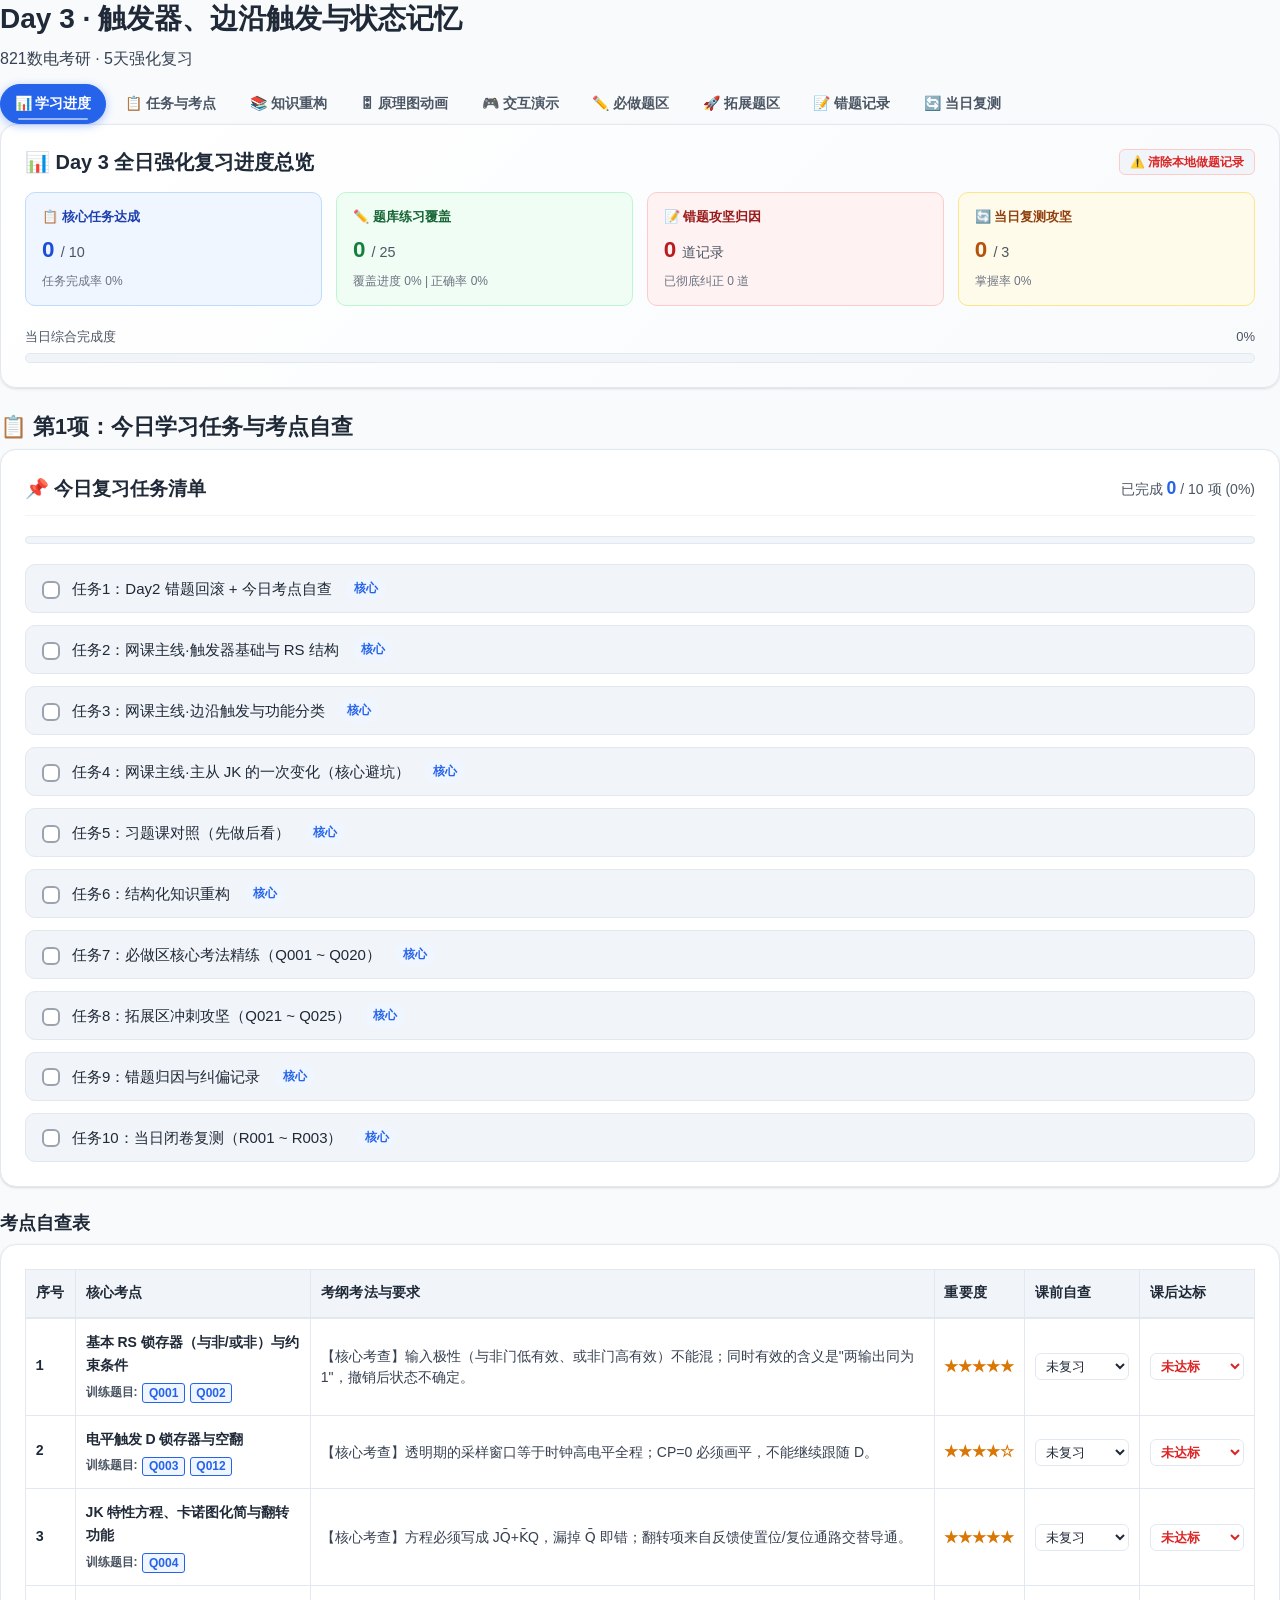
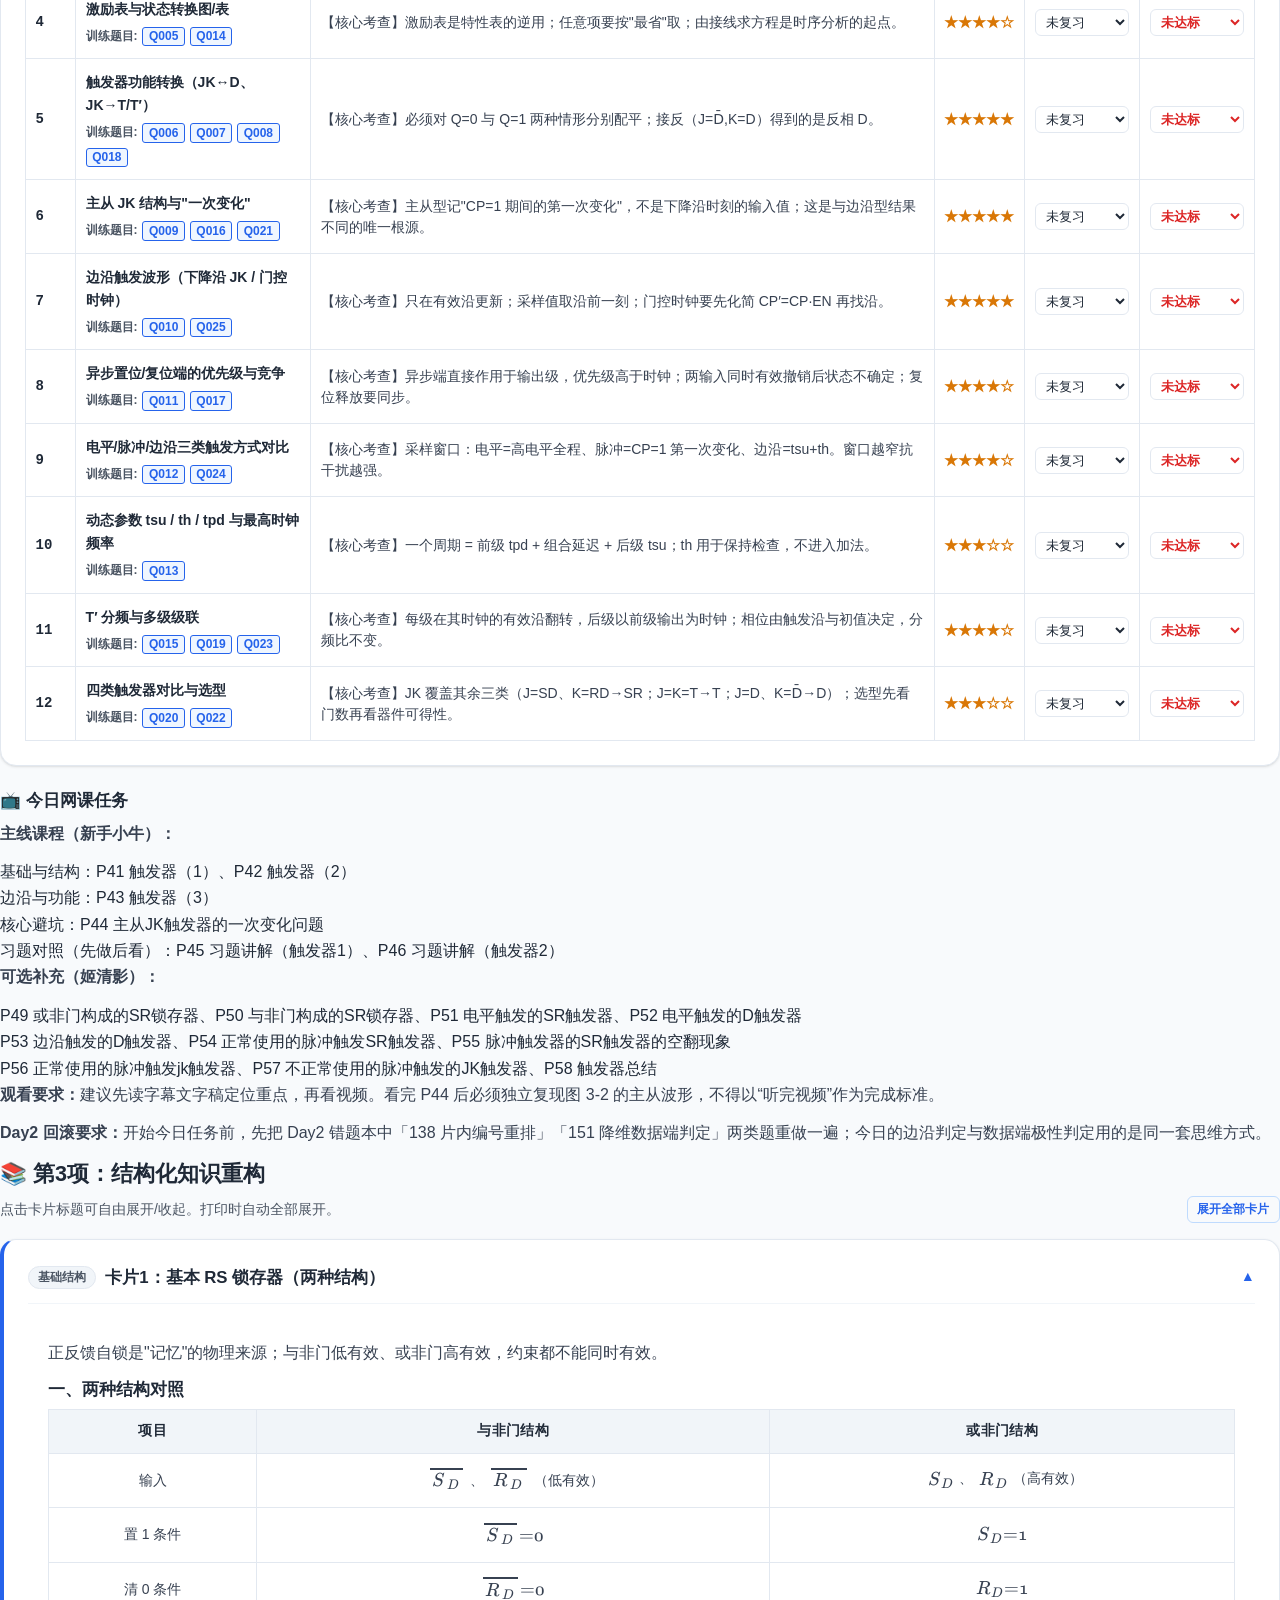
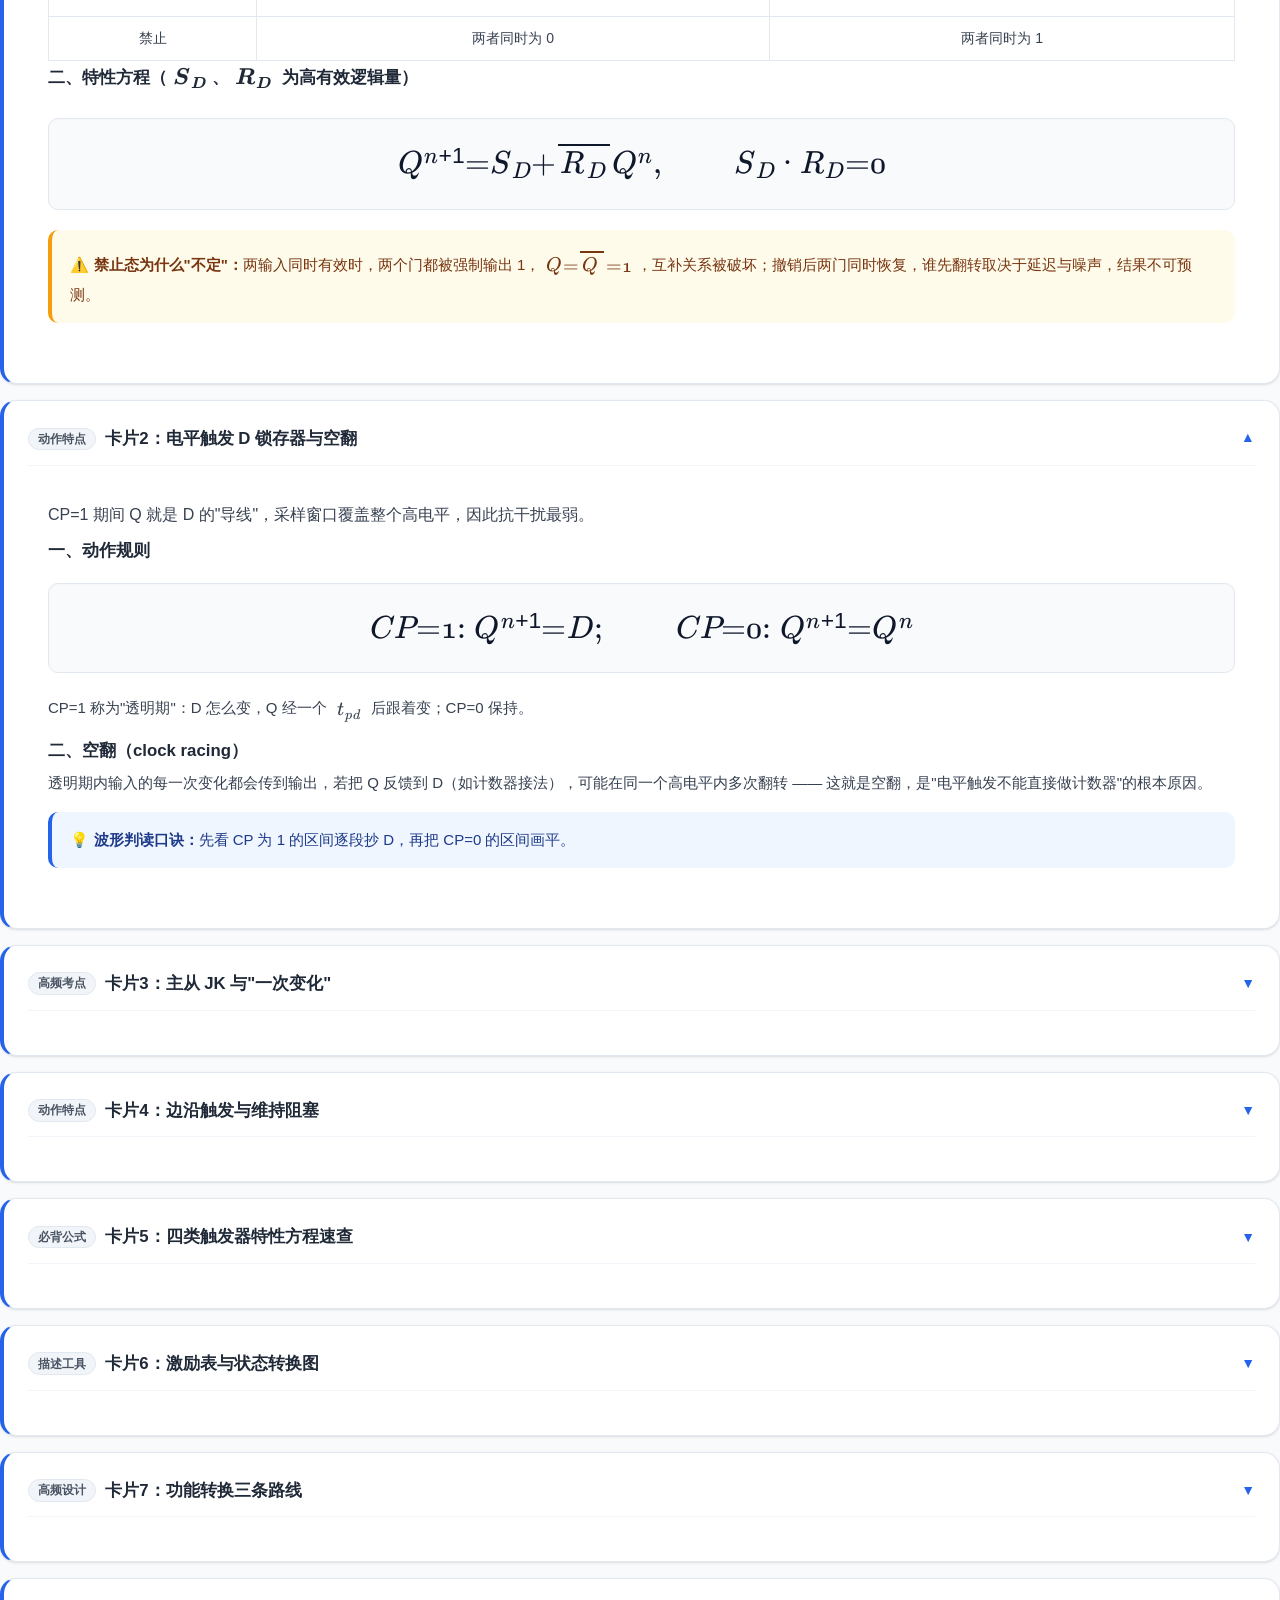
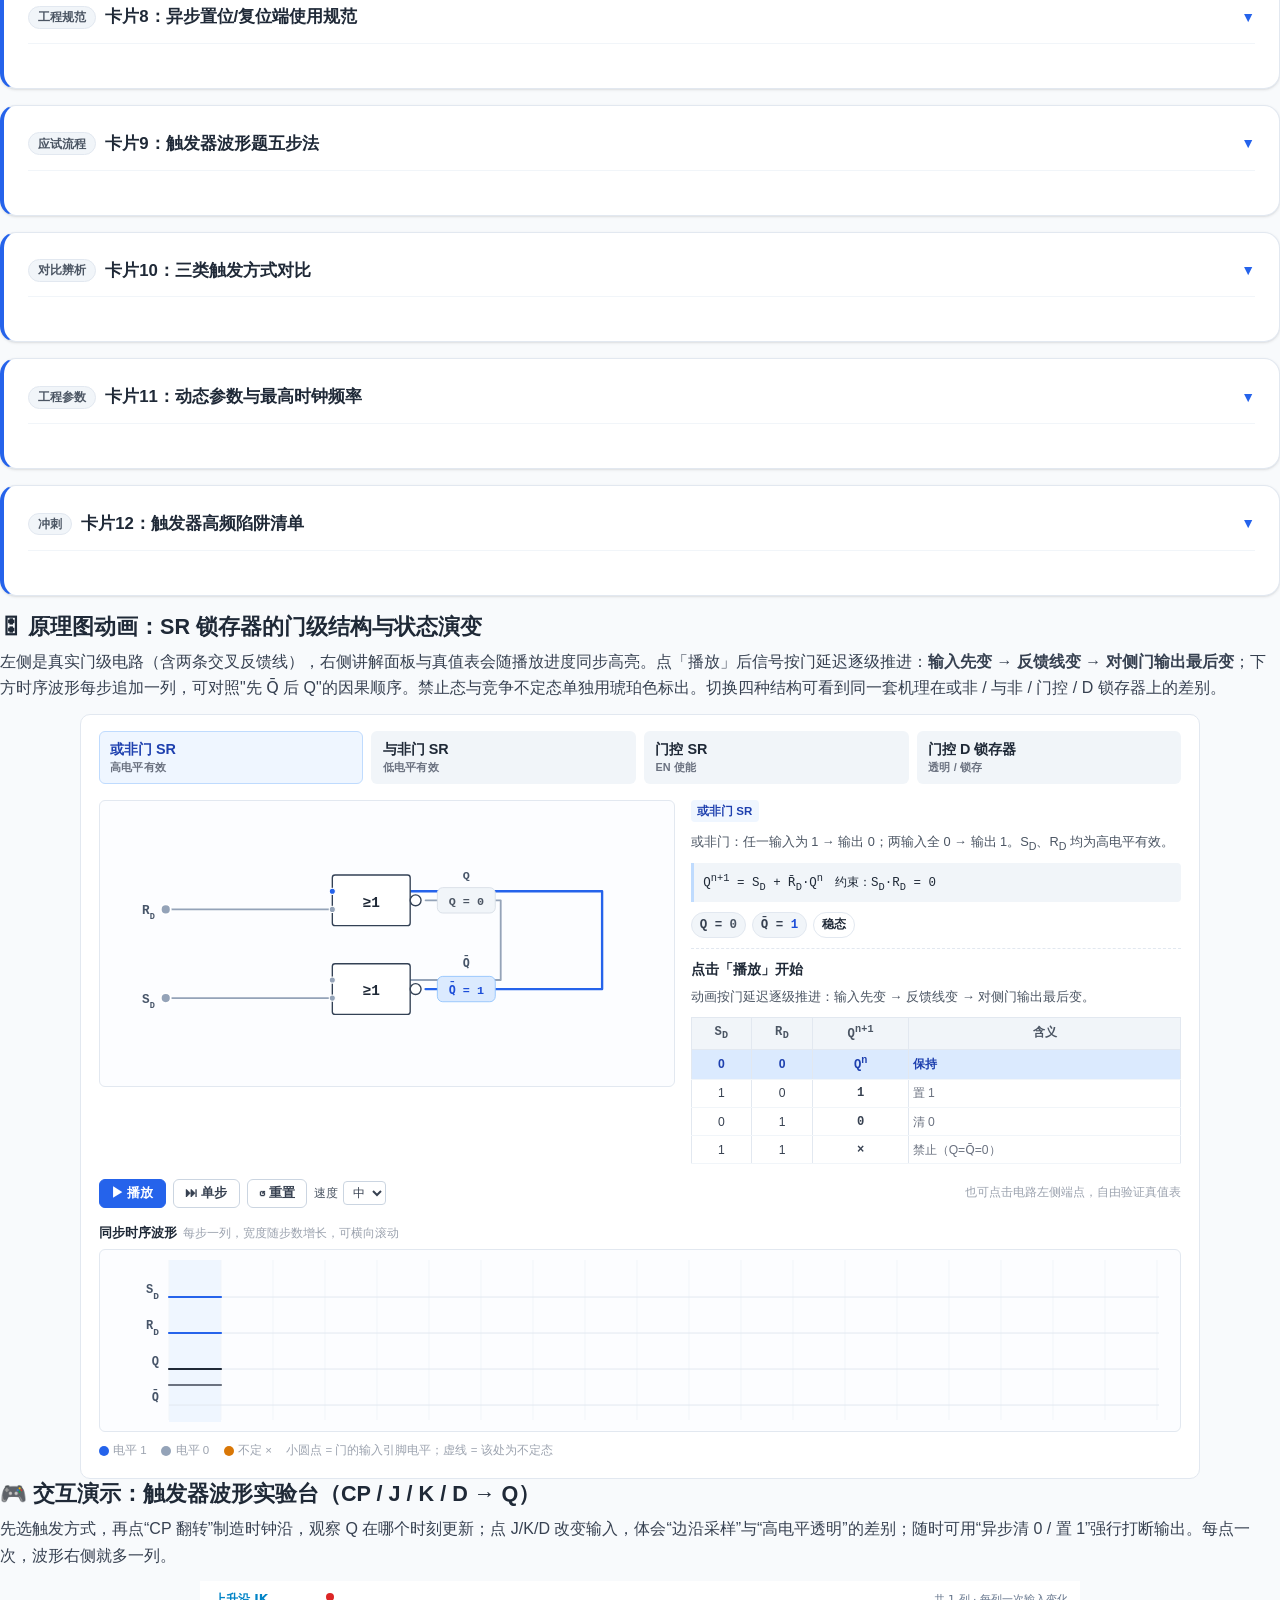
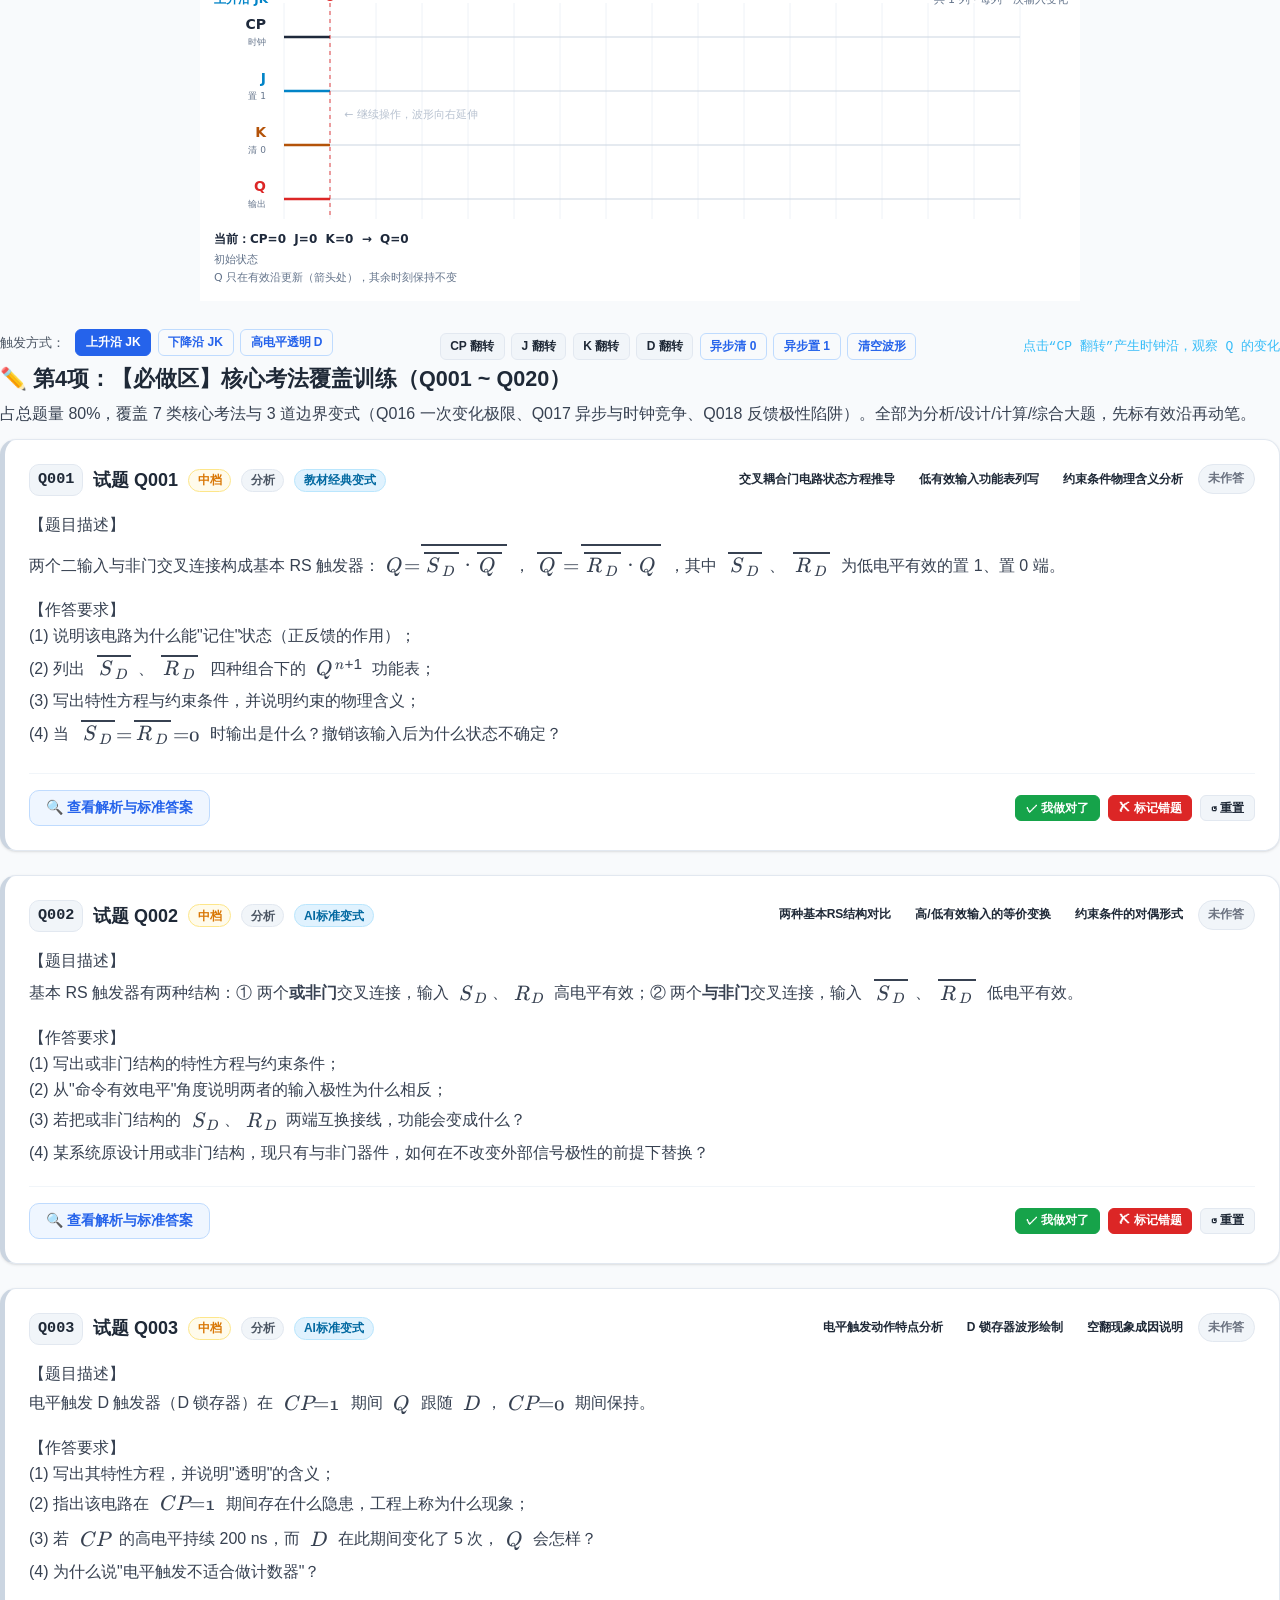
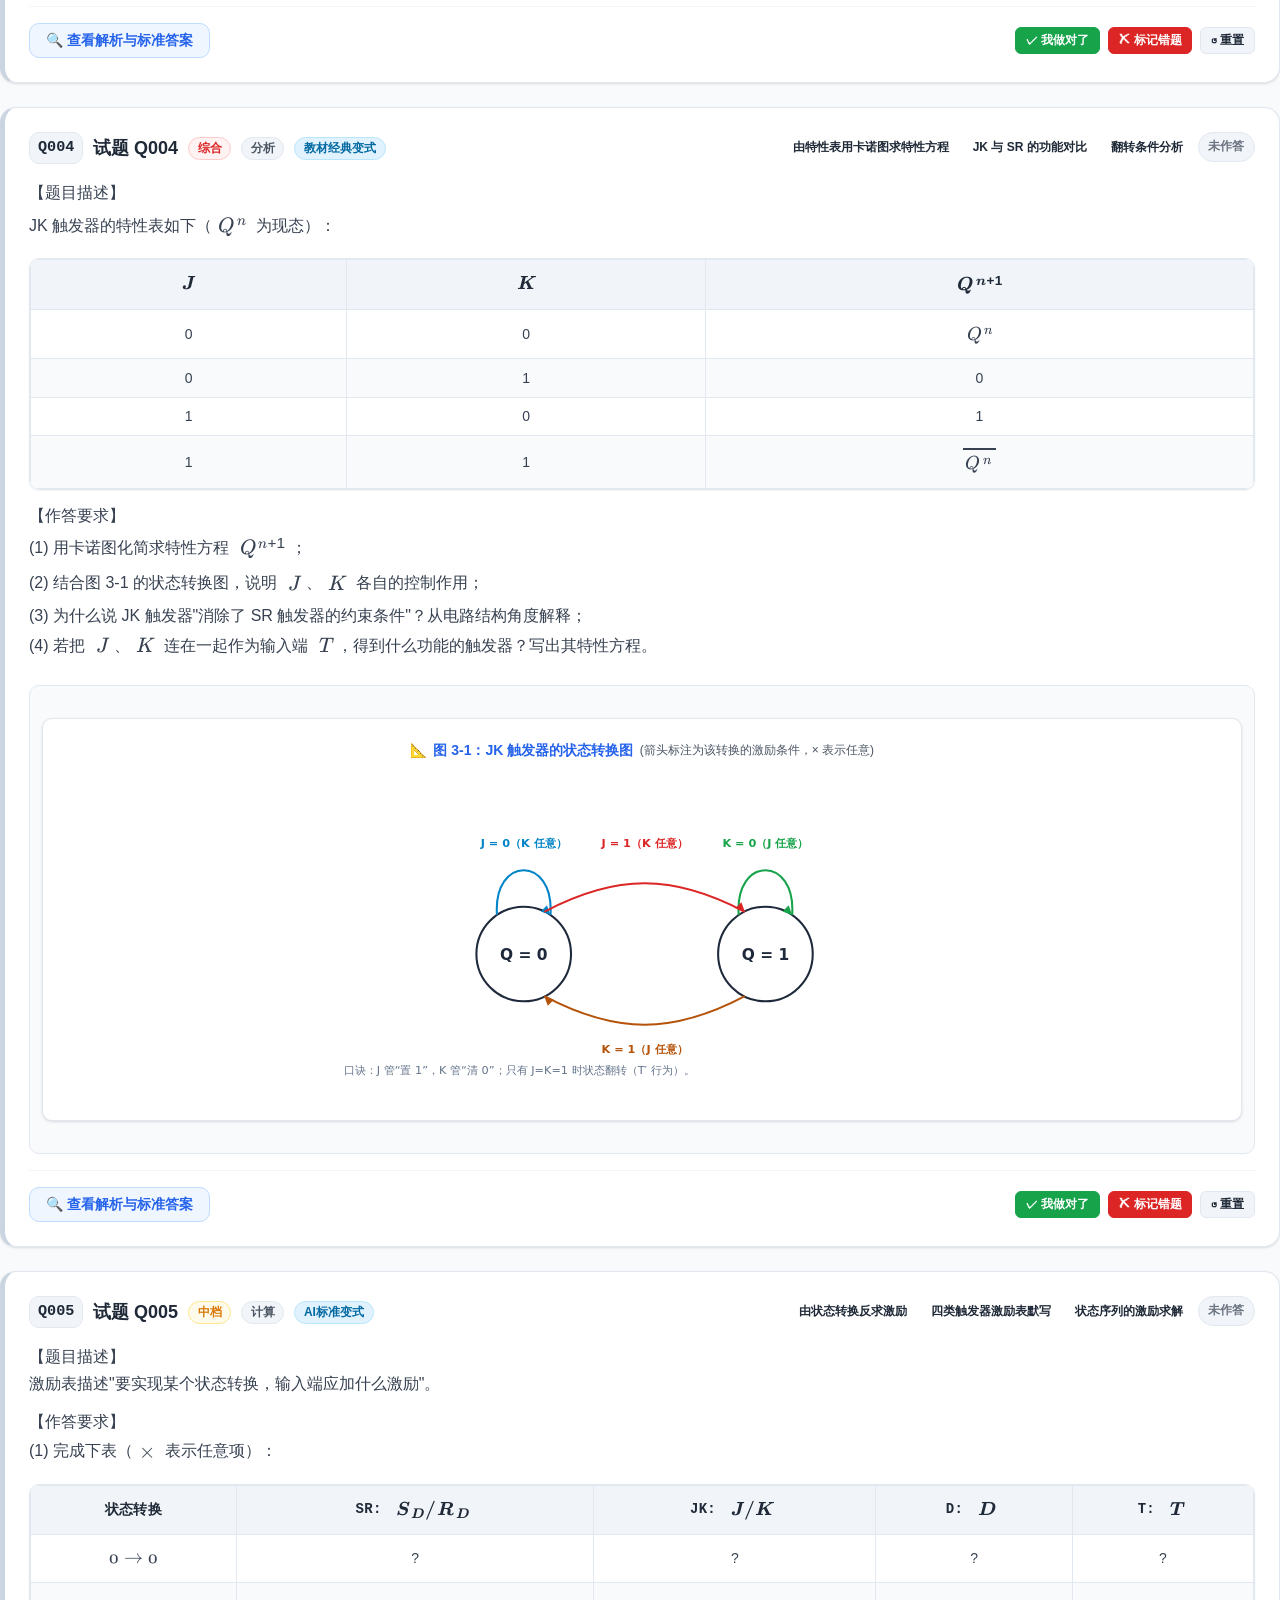
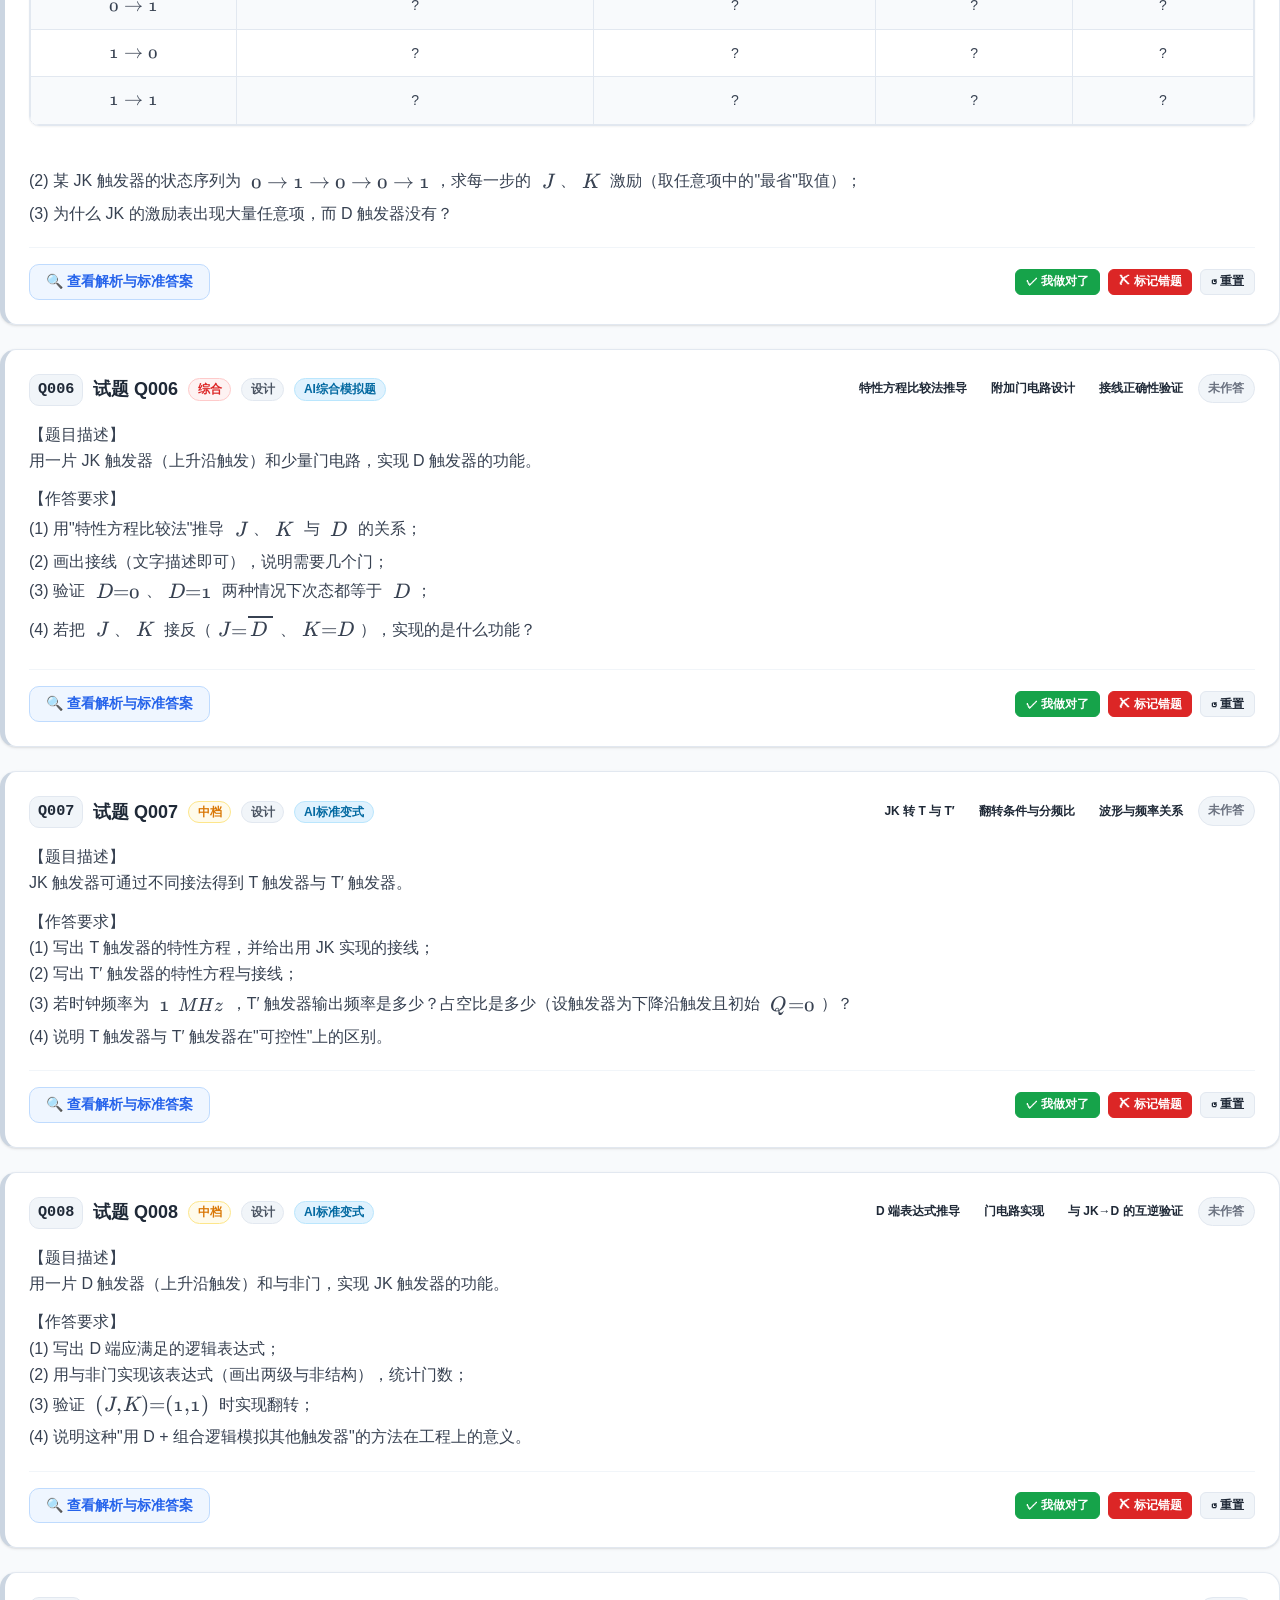
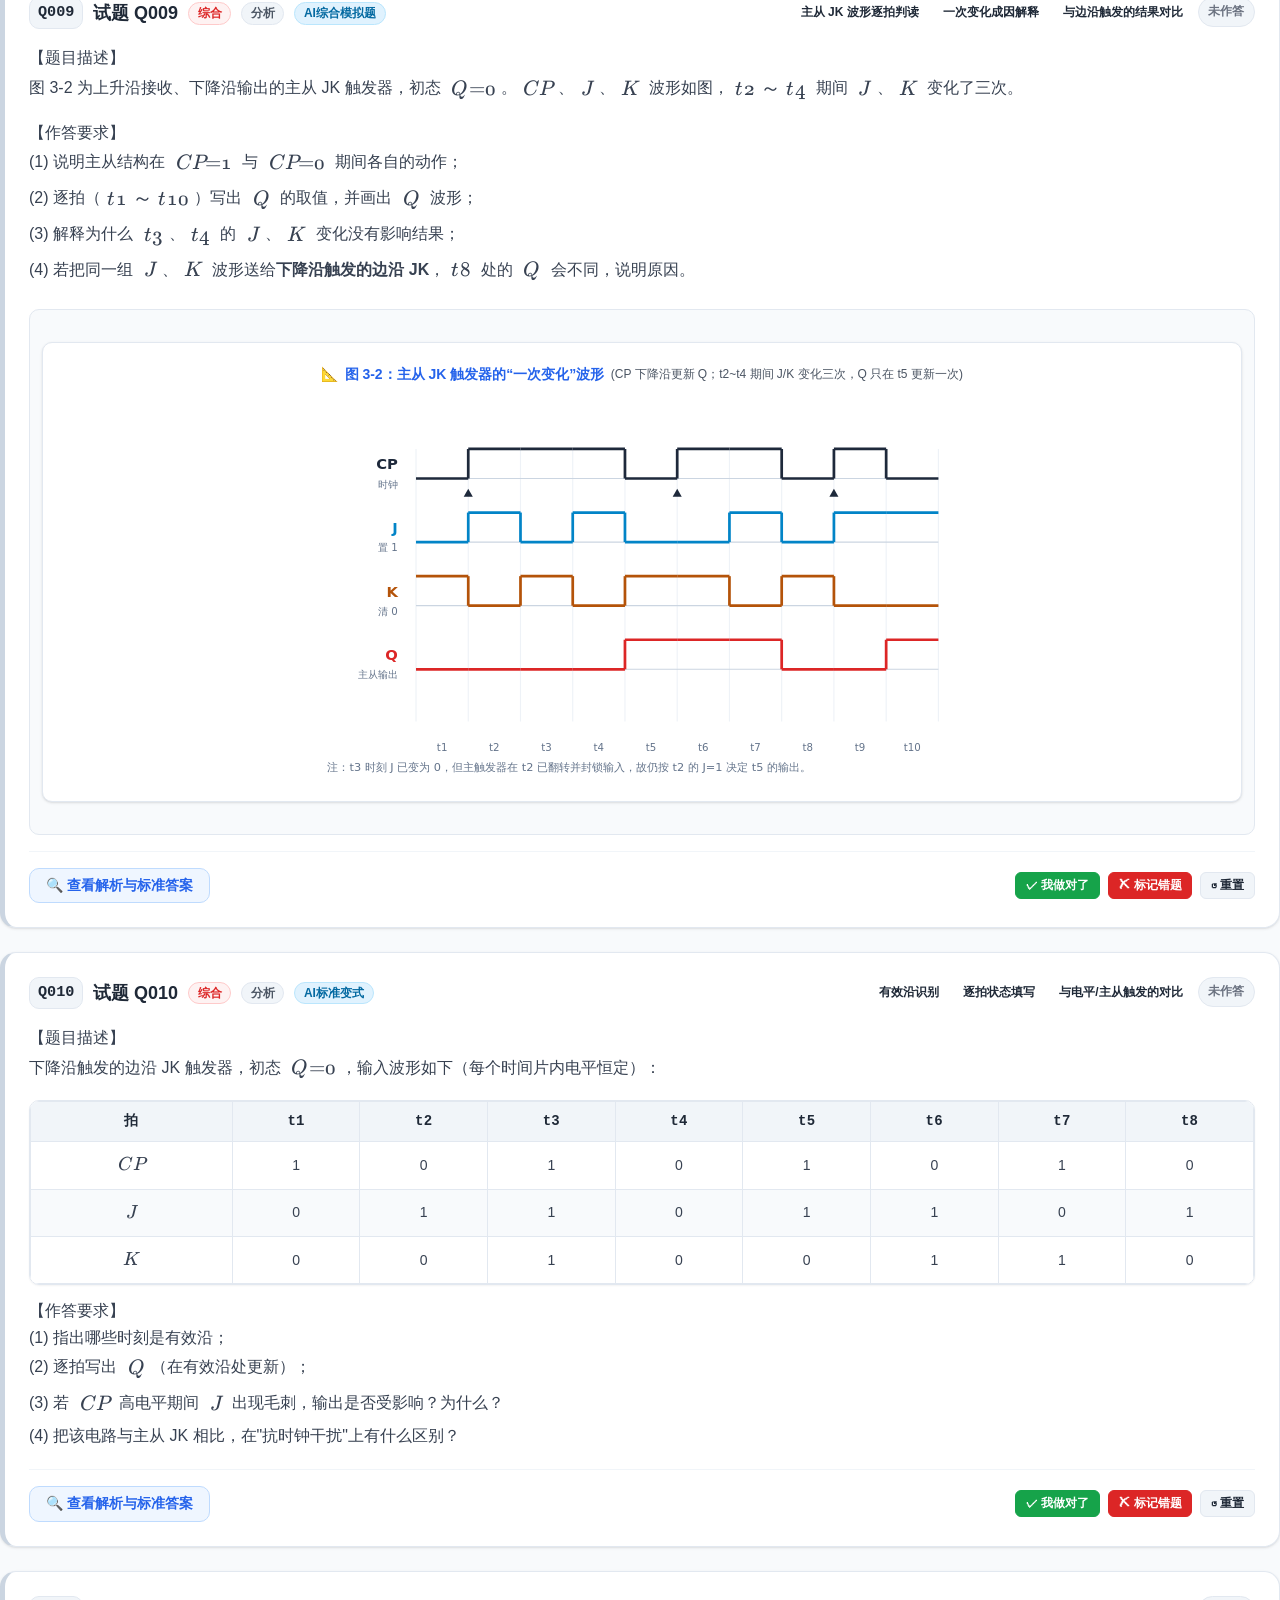
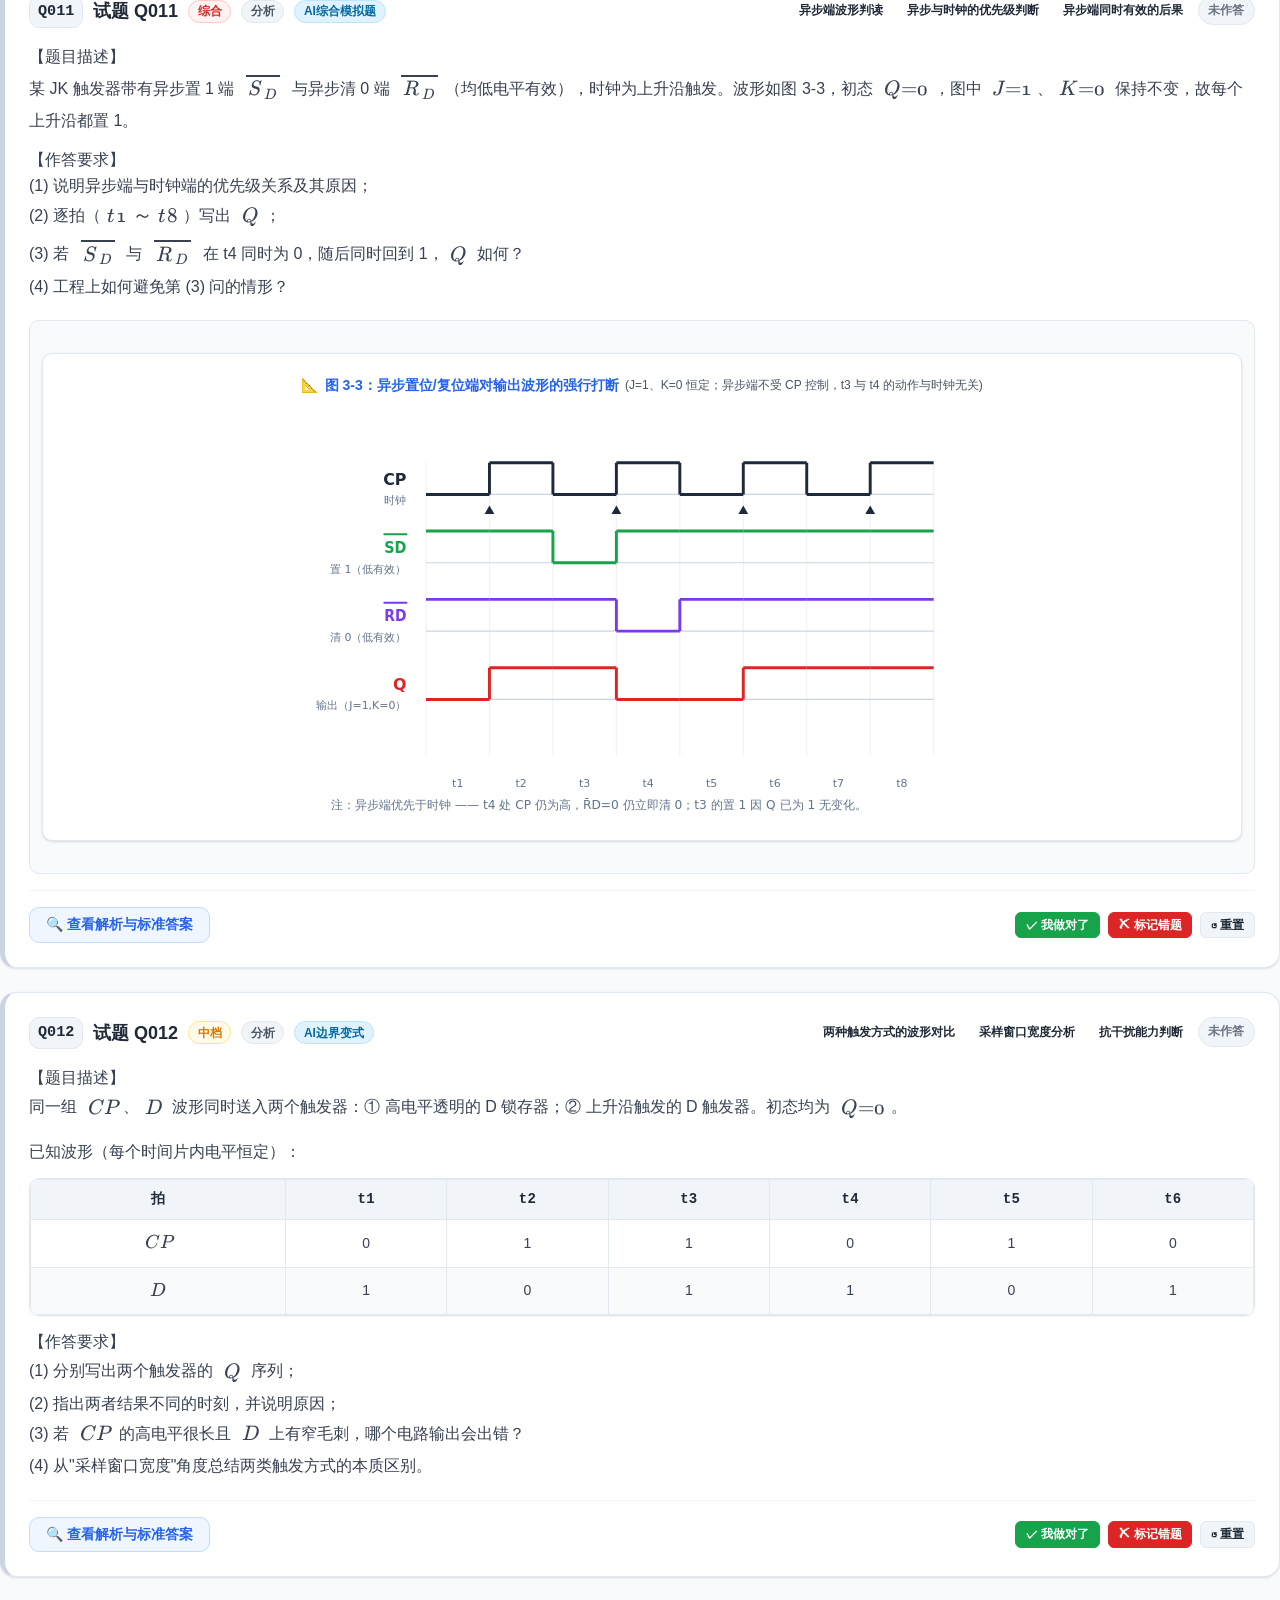
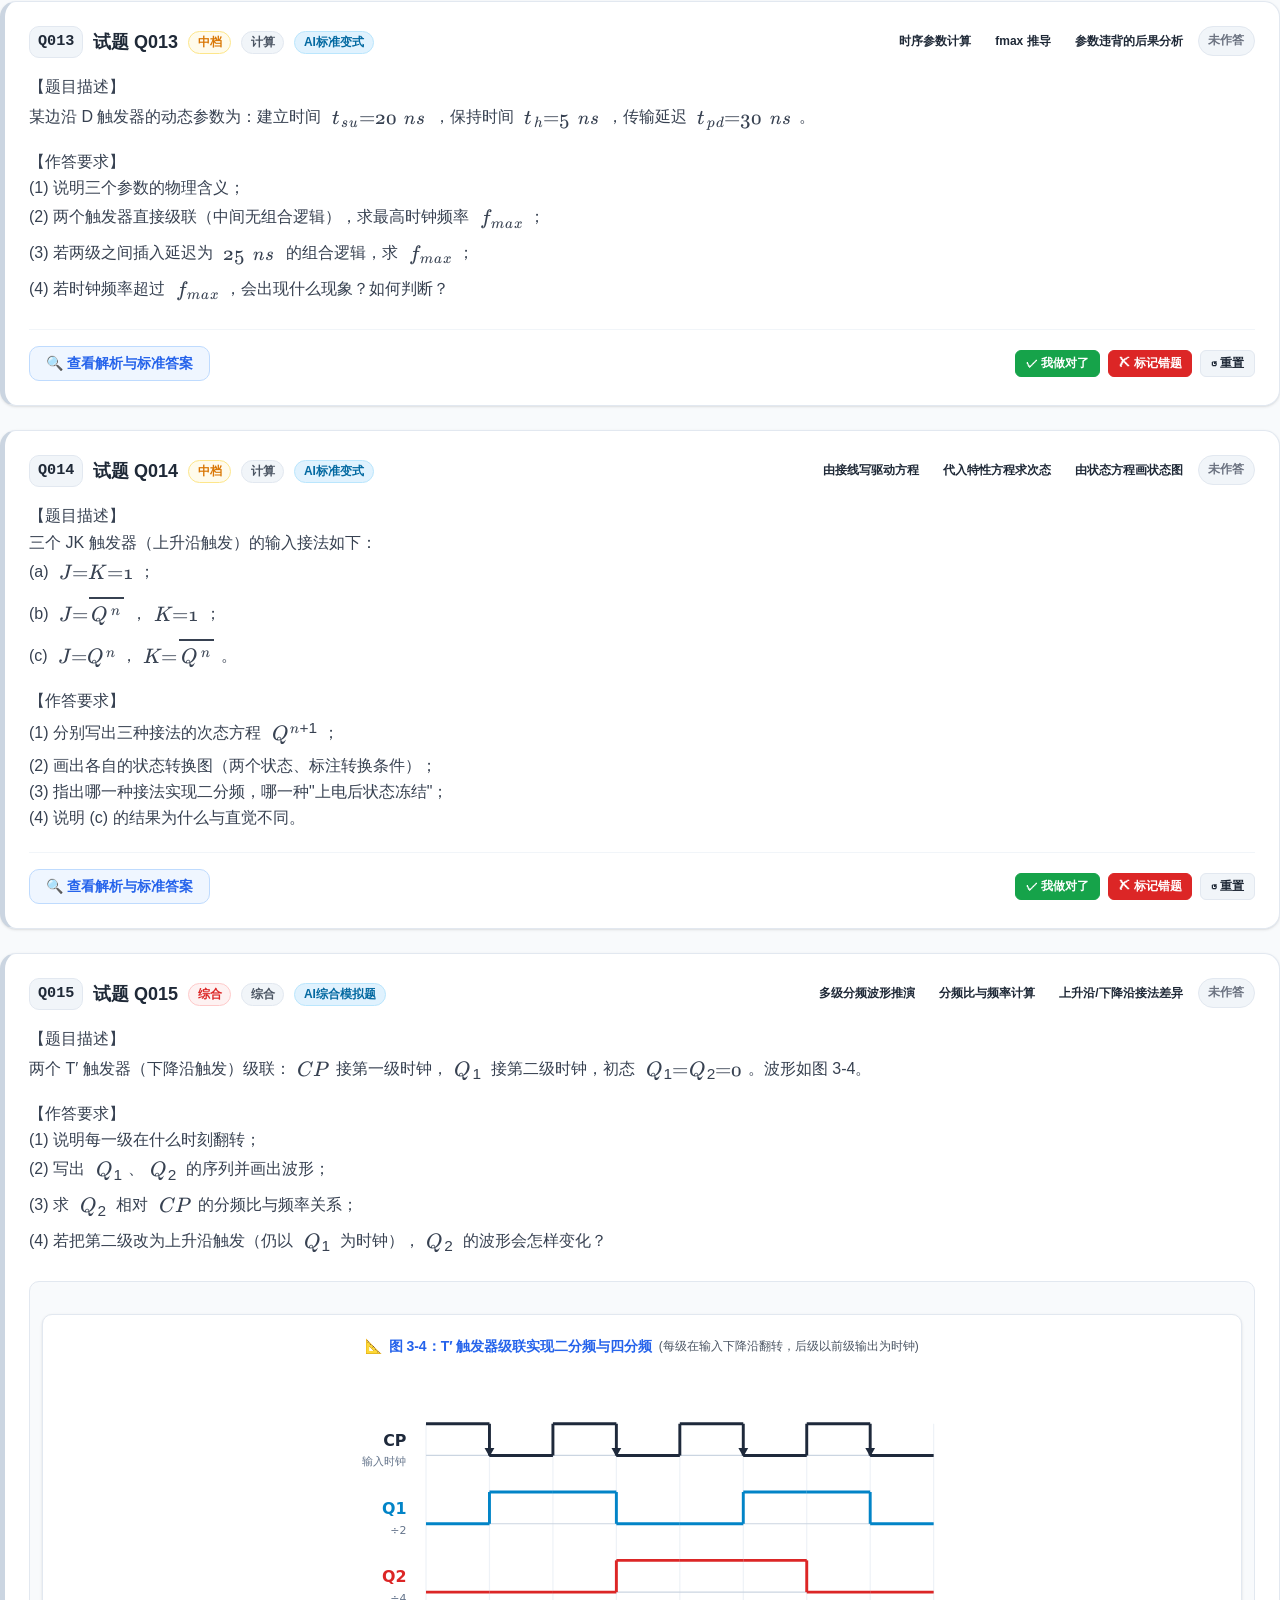
==== commit 393fea78: "feat(day3): 新增 SR 锁存器门级原理图动画（或非/与非/门控/D 锁存器）" ====
--- a/day3/index.html
+++ b/day3/index.html
@@ -26,6 +26,7 @@
       <a href="#sec-progress" class="nav-item">📊 学习进度</a>
       <a href="#sec-tasks" class="nav-item">📋 任务与考点</a>
       <a href="#sec-knowledge" class="nav-item">📚 知识重构</a>
+      <a href="#sec-schematic" class="nav-item">🎛 原理图动画</a>
       <a href="#sec-canvas" class="nav-item">🎮 交互演示</a>
       <a href="#sec-required" class="nav-item">✏️ 必做题区</a>
       <a href="#sec-extension" class="nav-item">🚀 拓展题区</a>
@@ -78,6 +79,12 @@
       <div id="knowledge-container"></div>
     </section>
 
+    <section id="sec-schematic">
+      <h2>🎛 原理图动画：SR 锁存器的门级结构与状态演变</h2>
+      <p class="section-desc">左侧是真实门级电路（含两条交叉反馈线），右侧讲解面板与真值表会随播放进度同步高亮。点「播放」后信号按门延迟逐级推进：<strong>输入先变 → 反馈线变 → 对侧门输出最后变</strong>；下方时序波形每步追加一列，可对照"先 Q̄ 后 Q"的因果顺序。禁止态与竞争不定态单独用琥珀色标出。切换四种结构可看到同一套机理在或非 / 与非 / 门控 / D 锁存器上的差别。</p>
+      <div id="latch-lab-container"></div>
+    </section>
+
     <section id="sec-canvas">
       <h2>🎮 交互演示：触发器波形实验台（CP / J / K / D → Q）</h2>
       <p class="section-desc">先选触发方式，再点“CP 翻转”制造时钟沿，观察 Q 在哪个时刻更新；点 J/K/D 改变输入，体会“边沿采样”与“高电平透明”的差别；随时可用“异步清 0 / 置 1”强行打断输出。每点一次，波形右侧就多一列。</p>
@@ -123,5 +130,6 @@
 
   <script src="./data.js"></script>
   <script src="./main.js" defer></script>
+  <script src="./latch-lab.js" defer></script>
 </body>
 </html>
--- a/day3/style.css
+++ b/day3/style.css
@@ -2149,3 +2149,454 @@
     vertical-align: -0.38em;
   }
 }
+
+/* ==========================================================================
+   十八、SR 锁存器原理图动画（latch-lab.js 专用）
+   --------------------------------------------------------------------------
+   与全站视觉一致：浅色底、1px 描边、无重阴影；电平用蓝(1)/灰(0)/琥珀(×)
+   三色统一编码，电路图、波形、状态标签共用同一套色值。
+   ========================================================================== */
+.ll-wrap {
+  max-width: 1120px;
+  margin: 0 auto;
+  background: var(--bg-card);
+  border: 1px solid var(--border-color);
+  border-radius: var(--radius-md);
+  padding: 1rem 1.1rem 1.1rem;
+}
+
+/* 结构页签 */
+.ll-tabs {
+  display: grid;
+  grid-template-columns: repeat(4, minmax(0, 1fr));
+  gap: 0.5rem;
+  margin-bottom: 1rem;
+}
+
+.ll-tab {
+  display: flex;
+  flex-direction: column;
+  align-items: flex-start;
+  gap: 0.15rem;
+  padding: 0.5rem 0.65rem;
+  background: var(--bg-subtle);
+  border: 1px solid transparent;
+  border-radius: var(--radius-sm);
+  cursor: pointer;
+  font-family: inherit;
+  text-align: left;
+  transition: background 0.15s ease, border-color 0.15s ease;
+}
+
+.ll-tab:hover { background: var(--primary-light); }
+
+.ll-tab.is-active {
+  background: var(--primary-light);
+  border-color: var(--primary-border);
+}
+
+.ll-tab-name {
+  font-size: 0.9rem;
+  font-weight: 700;
+  color: var(--text-main);
+}
+
+.ll-tab.is-active .ll-tab-name { color: var(--primary-active); }
+
+.ll-tab-badge {
+  font-size: 0.68rem;
+  font-weight: 600;
+  color: var(--text-light);
+  letter-spacing: 0.02em;
+}
+
+/* 舞台：电路 + 讲解面板 */
+.ll-stage {
+  display: grid;
+  grid-template-columns: minmax(0, 1.08fr) minmax(260px, 0.92fr);
+  gap: 1rem;
+  align-items: start;
+}
+
+.ll-svg-wrap {
+  background: #fcfdff;
+  border: 1px solid var(--border-color);
+  border-radius: var(--radius-sm);
+  padding: 0.4rem;
+  display: flex;
+  align-items: center;
+  justify-content: center;
+}
+
+.ll-svg { display: block; width: 100%; height: auto; }
+
+/* 器件 */
+.ll-gate-body {
+  fill: #ffffff;
+  stroke: #334155;
+  stroke-width: 1.5;
+}
+
+.ll-gate-sym {
+  font-family: var(--font-mono);
+  font-size: 16px;
+  font-weight: 700;
+  fill: #1f2937;
+}
+
+.ll-bubble {
+  fill: #ffffff;
+  stroke: #334155;
+  stroke-width: 1.5;
+}
+
+/* 连线 */
+.ll-wire {
+  fill: none;
+  stroke: var(--border-dark, #cbd5e1);
+  stroke-width: 2;
+  stroke-linecap: round;
+  stroke-linejoin: round;
+  transition: stroke 0.18s ease;
+}
+
+.ll-wire.lv-1 { stroke: #2563eb; stroke-width: 2.6; }
+.ll-wire.lv-0 { stroke: #94a3b8; stroke-width: 2; }
+.ll-wire.lv-x { stroke: #d97706; stroke-dasharray: 5 4; stroke-width: 2; }
+
+/* 使能总线：靠白晕表现"跨过不连接" */
+.ll-wire-over { filter: drop-shadow(0 0 1.5px #fcfdff) drop-shadow(0 0 1.5px #fcfdff); }
+
+/* 引脚 / 端点 */
+.ll-pin {
+  fill: #94a3b8;
+  stroke: #ffffff;
+  stroke-width: 1.2;
+  transition: fill 0.18s ease;
+}
+
+.ll-pin.lv-1 { fill: #2563eb; }
+.ll-pin.lv-0 { fill: #94a3b8; }
+.ll-pin.lv-x { fill: #d97706; }
+
+.ll-node {
+  fill: #94a3b8;
+  stroke: #ffffff;
+  stroke-width: 2;
+  cursor: pointer;
+  transition: fill 0.18s ease, r 0.15s ease;
+}
+
+.ll-node:hover { stroke: #2563eb; }
+.ll-node.lv-1 { fill: #2563eb; }
+.ll-node.lv-0 { fill: #94a3b8; }
+
+/* 输出徽标 */
+.ll-badge {
+  fill: var(--bg-subtle);
+  stroke: var(--border-color);
+  stroke-width: 1;
+  transition: fill 0.18s ease, stroke 0.18s ease;
+}
+
+.ll-badge.lv-1 { fill: #dbeafe; stroke: #93c5fd; }
+.ll-badge.lv-0 { fill: #f1f5f9; stroke: #d8dee6; }
+.ll-badge.lv-x { fill: #fef3c7; stroke: #fcd34d; }
+
+.ll-badge-txt {
+  font-family: var(--font-mono);
+  font-size: 13px;
+  font-weight: 700;
+  fill: #475569;
+}
+
+.ll-badge-txt.lv-1 { fill: #1d4ed8; }
+.ll-badge-txt.lv-0 { fill: #4b5563; }
+.ll-badge-txt.lv-x { fill: #b45309; }
+
+.ll-net-label,
+.ll-in-label {
+  font-family: var(--font-mono);
+  font-size: 13px;
+  font-weight: 600;
+  fill: #475569;
+}
+
+.ll-in-label { font-size: 14px; }
+
+/* 右侧讲解面板 */
+.ll-panel {
+  display: flex;
+  flex-direction: column;
+  gap: 0.6rem;
+  font-size: 0.86rem;
+  color: var(--text-regular);
+}
+
+.ll-panel-head { display: flex; align-items: center; gap: 0.4rem; }
+
+.ll-panel-tag {
+  font-size: 0.72rem;
+  font-weight: 700;
+  color: var(--primary-active);
+  background: var(--primary-light);
+  border-radius: 4px;
+  padding: 0.1rem 0.4rem;
+}
+
+.ll-panel-rule {
+  margin: 0;
+  font-size: 0.8rem;
+  color: var(--text-muted);
+  line-height: 1.5;
+}
+
+.ll-eq {
+  font-family: var(--font-mono);
+  font-size: 0.78rem;
+  line-height: 1.55;
+  color: var(--text-main);
+  background: var(--bg-subtle);
+  border-left: 3px solid var(--primary-border);
+  border-radius: 0 4px 4px 0;
+  padding: 0.45rem 0.6rem;
+  word-break: break-word;
+}
+
+.ll-now { display: flex; flex-wrap: wrap; gap: 0.35rem; }
+
+.ll-chip {
+  font-family: var(--font-mono);
+  font-size: 0.78rem;
+  font-weight: 600;
+  color: var(--text-regular);
+  background: var(--bg-subtle);
+  border: 1px solid var(--border-color);
+  border-radius: 999px;
+  padding: 0.12rem 0.5rem;
+}
+
+.ll-chip b { font-weight: 800; }
+.ll-chip b.lv-1 { color: #1d4ed8; }
+.ll-chip b.lv-0 { color: #4b5563; }
+.ll-chip b.lv-x { color: #b45309; }
+
+.ll-chip-state { color: var(--text-main); background: #ffffff; }
+.ll-chip-state.is-x { color: #b45309; background: #fffbeb; border-color: #fcd34d; }
+
+.ll-step {
+  border-top: 1px dashed var(--border-color);
+  padding-top: 0.55rem;
+}
+
+.ll-step-name {
+  font-size: 0.9rem;
+  font-weight: 700;
+  color: var(--text-main);
+  margin-bottom: 0.3rem;
+}
+
+.ll-step-text {
+  margin: 0;
+  font-size: 0.82rem;
+  line-height: 1.62;
+  color: var(--text-muted);
+}
+
+/* 真值表 */
+.ll-table {
+  width: 100%;
+  border-collapse: collapse;
+  font-size: 0.76rem;
+  font-family: inherit;
+}
+
+.ll-table th {
+  background: var(--bg-subtle);
+  color: var(--text-muted);
+  font-weight: 700;
+  padding: 0.24rem 0.2rem;
+  border-bottom: 1px solid var(--border-color);
+  white-space: nowrap;
+}
+
+.ll-table td {
+  padding: 0.22rem 0.2rem;
+  text-align: center;
+  color: var(--text-regular);
+  border-bottom: 1px solid var(--border-light);
+  white-space: nowrap;
+}
+
+.ll-table tbody tr.is-now {
+  background: #dbeafe;
+}
+
+.ll-step-count {
+  font-size: 0.72rem;
+  font-weight: 500;
+  color: var(--text-subtle);
+  margin-left: 0.35rem;
+}
+
+.ll-table tbody tr.is-now td { color: var(--primary-active); font-weight: 700; }
+
+.ll-table .ll-td-out { font-family: var(--font-mono); font-weight: 700; }
+.ll-table .ll-td-desc { text-align: left; color: var(--text-light); white-space: nowrap; }
+
+/* 控制条 */
+.ll-ctrl {
+  display: flex;
+  flex-wrap: wrap;
+  align-items: center;
+  gap: 0.45rem;
+  margin-top: 0.9rem;
+}
+
+.ll-btn {
+  font-family: inherit;
+  font-size: 0.8rem;
+  font-weight: 600;
+  color: var(--text-regular);
+  background: #ffffff;
+  border: 1px solid var(--border-dark);
+  border-radius: var(--radius-sm);
+  padding: 0.32rem 0.7rem;
+  cursor: pointer;
+  transition: background 0.15s ease, border-color 0.15s ease, color 0.15s ease;
+}
+
+.ll-btn:hover { border-color: var(--primary); color: var(--primary-active); }
+
+.ll-btn-primary {
+  background: var(--primary);
+  border-color: var(--primary);
+  color: #ffffff;
+}
+
+.ll-btn-primary:hover { background: var(--primary-hover); border-color: var(--primary-hover); color: #ffffff; }
+
+.ll-speed {
+  display: inline-flex;
+  align-items: center;
+  gap: 0.3rem;
+  font-size: 0.78rem;
+  color: var(--text-muted);
+}
+
+.ll-speed select {
+  font-family: inherit;
+  font-size: 0.78rem;
+  color: var(--text-regular);
+  border: 1px solid var(--border-dark);
+  border-radius: 4px;
+  padding: 0.18rem 0.3rem;
+  background: #ffffff;
+}
+
+.ll-tip {
+  font-size: 0.74rem;
+  color: var(--text-subtle);
+  margin-left: auto;
+}
+
+/* 波形 */
+.ll-wave { margin-top: 0.9rem; }
+
+.ll-wave-title {
+  font-size: 0.82rem;
+  font-weight: 700;
+  color: var(--text-main);
+  margin-bottom: 0.35rem;
+}
+
+.ll-wave-title span {
+  font-weight: 500;
+  font-size: 0.72rem;
+  color: var(--text-subtle);
+  margin-left: 0.4rem;
+}
+
+.ll-wave-scroll {
+  width: 100%;
+  overflow-x: auto;
+  background: #fcfdff;
+  border: 1px solid var(--border-color);
+  border-radius: var(--radius-sm);
+  padding: 0.2rem 0;
+}
+
+.ll-wave-svg { display: block; margin: 0 auto; }
+
+.ll-wave-base { stroke: #e2e8f0; stroke-width: 1; }
+
+.ll-wave-tick { stroke: #f1f5f9; stroke-width: 1; }
+
+.ll-wave-label {
+  font-family: var(--font-mono);
+  font-size: 12px;
+  font-weight: 600;
+  fill: #475569;
+}
+
+.ll-wave-line {
+  fill: none;
+  stroke-width: 2.2;
+  stroke-linejoin: round;
+  stroke-linecap: round;
+}
+
+.ll-wave-line.is-x { stroke-dasharray: 4 3; }
+
+.ll-col-hi { fill: #eff6ff; }
+
+/* 图例 */
+.ll-legend {
+  display: flex;
+  flex-wrap: wrap;
+  gap: 0.9rem;
+  margin-top: 0.6rem;
+  font-size: 0.72rem;
+  color: var(--text-subtle);
+}
+
+.ll-lg { display: inline-flex; align-items: center; gap: 0.28rem; }
+
+.ll-lg-dot {
+  width: 10px;
+  height: 10px;
+  border-radius: 50%;
+  display: inline-block;
+}
+
+.ll-lg-hi { background: #2563eb; }
+.ll-lg-lo { background: #94a3b8; }
+.ll-lg-x { background: #d97706; }
+
+/* 响应式 */
+@media (max-width: 860px) {
+  .ll-tabs { grid-template-columns: repeat(2, minmax(0, 1fr)); }
+  .ll-stage { grid-template-columns: 1fr; }
+  .ll-tip { margin-left: 0; width: 100%; }
+  .ll-svg-wrap { overflow-x: auto; -webkit-overflow-scrolling: touch; }
+  .ll-svg { min-width: 520px; }
+  .ll-svg-wrap::after {
+    content: "← 电路图可左右滑动查看完整接线 →";
+    display: block;
+    font-size: 0.68rem;
+    color: var(--text-subtle);
+    text-align: center;
+    padding: 0.2rem 0 0.35rem;
+  }
+}
+
+/* 减少动效偏好 */
+@media (prefers-reduced-motion: reduce) {
+  .ll-wire, .ll-pin, .ll-node, .ll-badge, .ll-btn { transition: none; }
+}
+
+/* 打印：只保留电路与波形 */
+@media print {
+  .ll-ctrl, .ll-tabs, .ll-legend { display: none !important; }
+  .ll-stage { grid-template-columns: 1fr; }
+}
